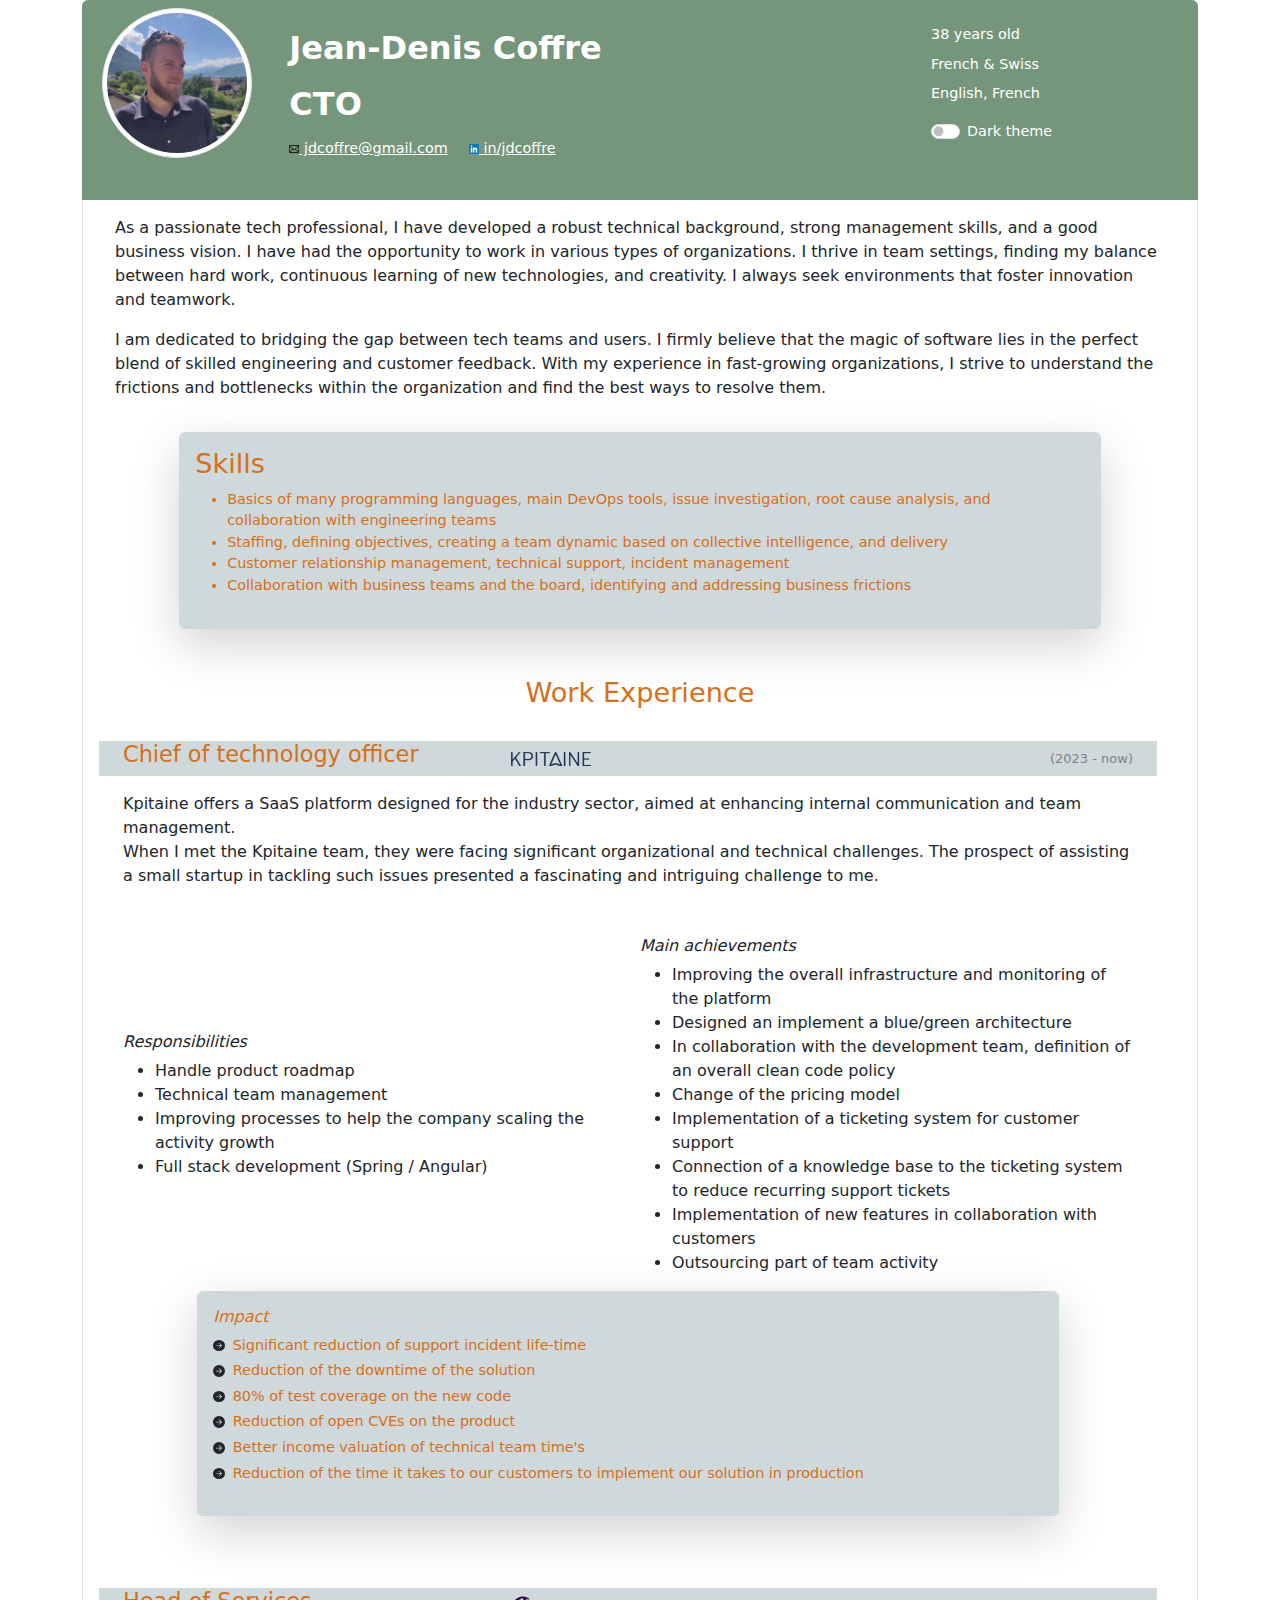
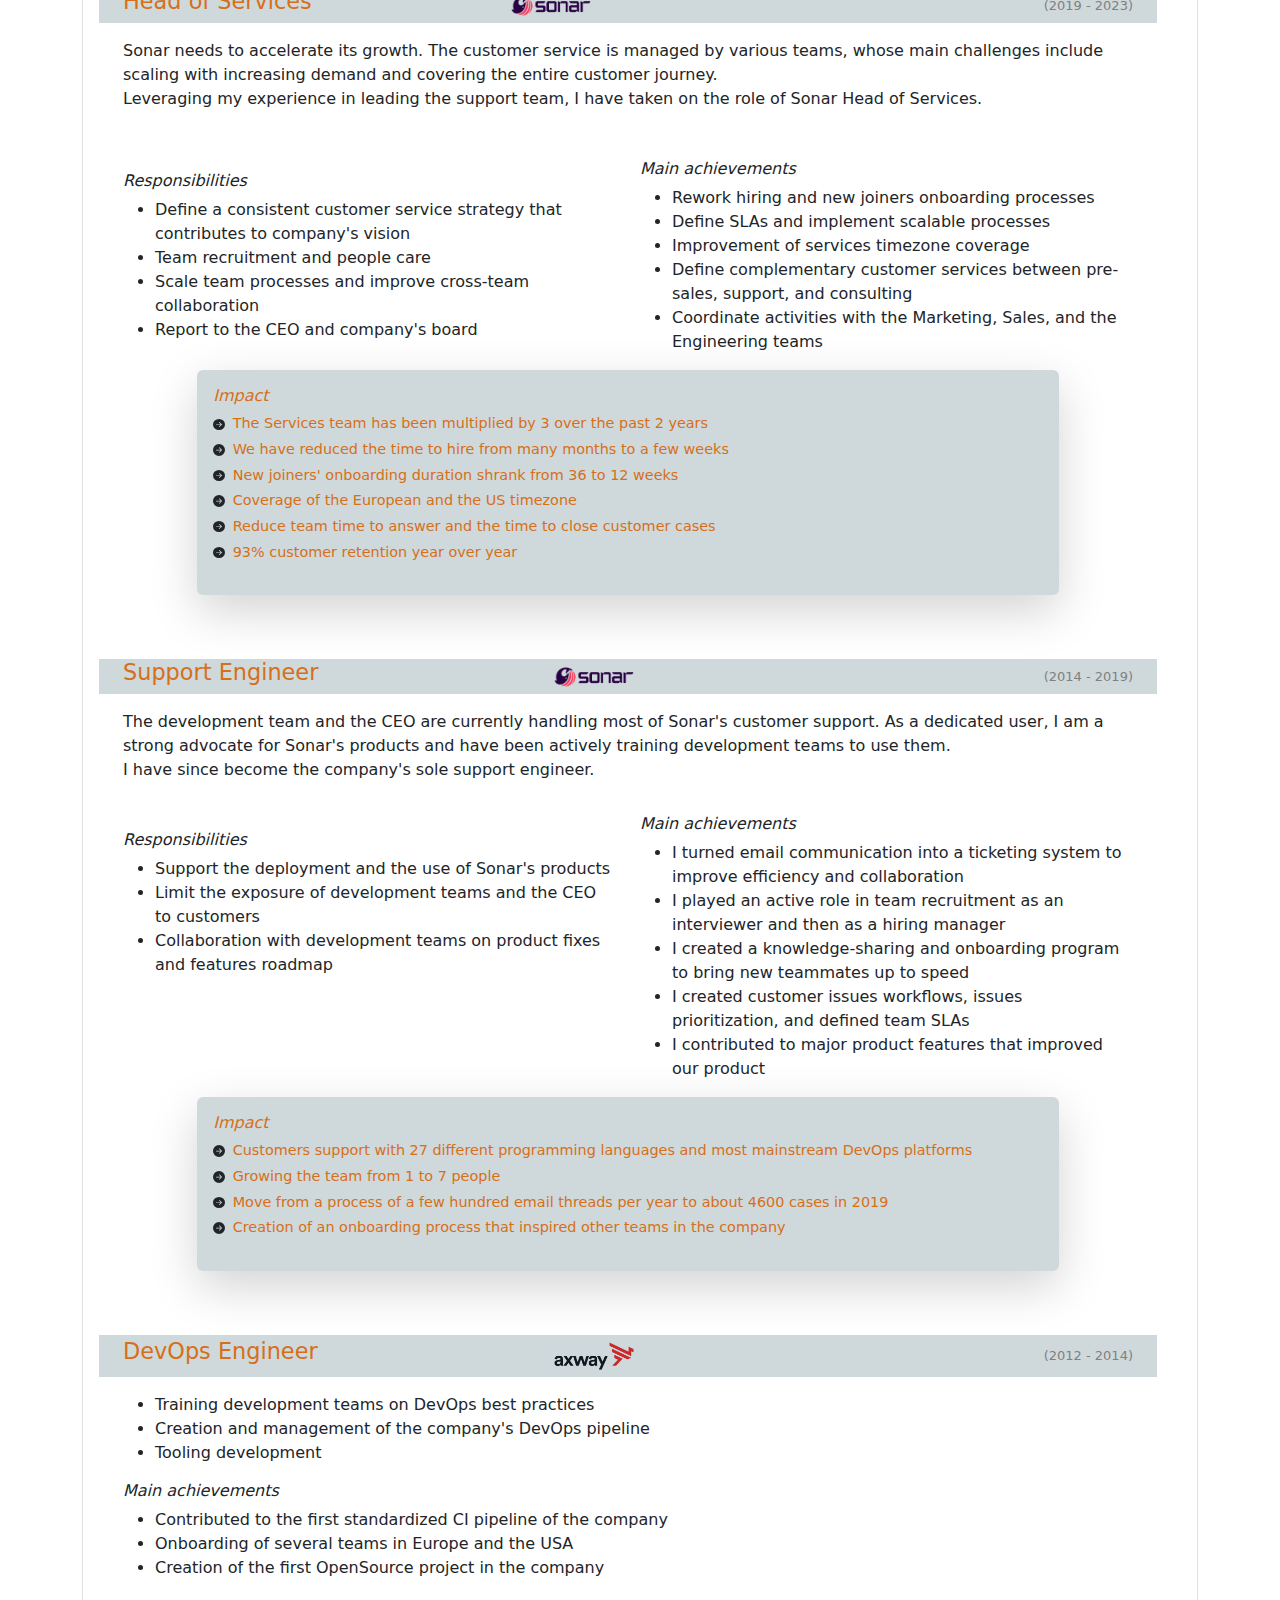
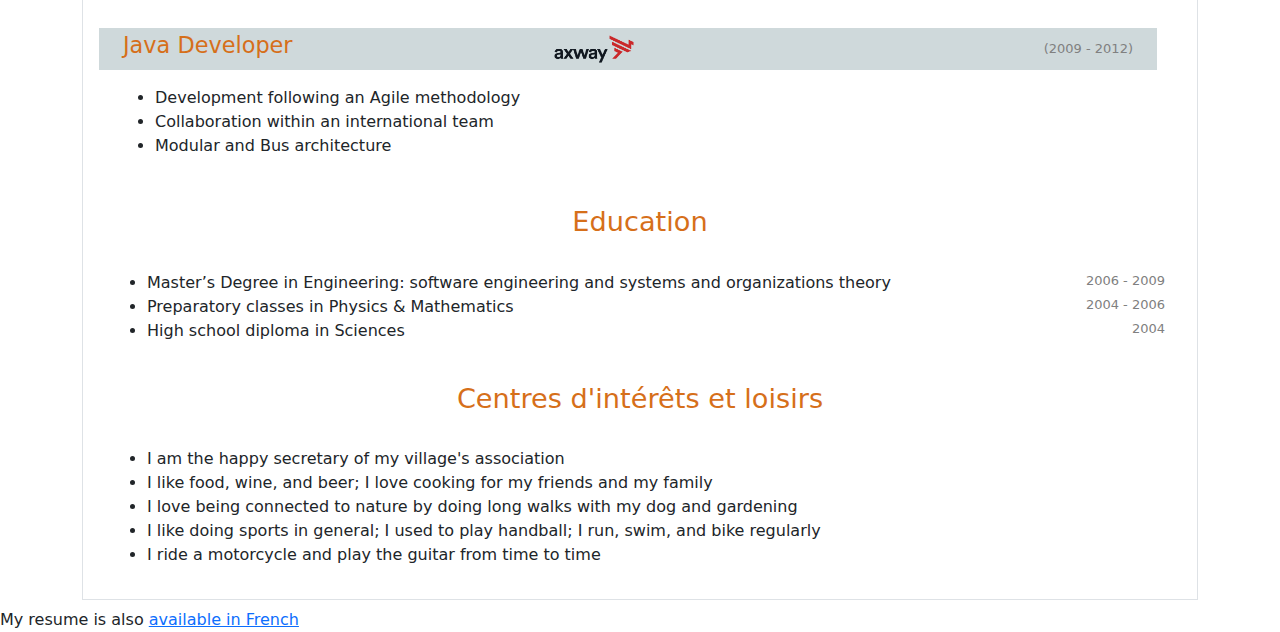
==== index.html @ 9efe56e5 "Make it easy to print" ====
<!doctype html>
<html lang="en">
    <head>
        <meta charset="utf-8">
        <meta name="viewport" content="width=device-width, initial-scale=1">
        <meta name="description" content="">
        <meta name="author" content="jdcoffre">
        <title>Resume Jean-Denis COFFRE</title>
        <link href="assets/dist/css/bootstrap.min.css" rel="stylesheet">
        <link href="jd.css" rel="stylesheet">
    </head>
    <body>

        <div id="resume" class="container">
            
            <!-- Contact informations -->
            <div id="header" class="container">
                <div id="contact-info" class="row p-2 rounded-top">
                    <div class="col-2 position-relative">
                        <img src="assets/img/jd.jpeg" class="rounded-pill float-start img-thumbnail " width="150" alt="..."/>
                    </div>
                    <div class="col-7 p-3">
                        <dl>
                            <dd style="font-size:2rem;"><b>Jean-Denis Coffre</b></dd>
                            <dd style="font-size:2rem;"><b>CTO</b></dd>
                            <dd><a href="mailto:jdcoffre@gmail.com" class="jd-inverted" style="font-size:.9rem"><img src="assets/img/email.png" style="width:10px"/> jdcoffre@gmail.com</a>&emsp;
                            <a href="http://fr.linkedin.com/in/jdcoffre/" class="jd-inverted" style="font-size:.9rem"><img src="assets/img/linkedin.png" style="width:10px"/> in/jdcoffre</a></dd>
                        </dl>
                    </div>
                    <div class="col-3 p-3" style="font-size:.9rem">
                        <dl>
                           <dd>38 years old</dd>
                           <dd>French & Swiss</dd>
                           <dd>English, French</dd>
                        </dl>
                        <div class="form-check form-switch d-print-none">
                            <input class="form-check-input" type="checkbox" role="switch" id="darkThemeSwitch">
                            <label class="form-check-label" for="darkThemeSwitch">Dark theme</label>
                        </div>
                    </div>
                </div>
            </div>

            <div id="content" class="border-start border-end border-bottom px-3">
                <!-- Career Plan -->
                <div class="row align-items-center p-3">
                    <div class="col-md">
                    <p class="text-break">
                        As a passionate tech professional, I have developed a robust technical background, strong management skills, and a good business vision.
                        I have had the opportunity to work in various types of organizations. I thrive in team settings, finding my balance between hard work, continuous learning of new technologies, and creativity.
                        I always seek environments that foster innovation and teamwork.
                    </p>
                    <p class="text-break">
                        I am dedicated to bridging the gap between tech teams and users. I firmly believe that the magic of software lies in the perfect blend of skilled engineering and customer feedback.
                        With my experience in fast-growing organizations, I strive to understand the frictions and bottlenecks within the organization and find the best ways to resolve them.
                    </p>
                    </div>
                </div>

                <!--Skills -->
                <div class="row justify-content-center mb-3">
                    <div class="col-md-10 p-3 mb-4 shadow-lg rounded jd-emphase">
                    <h1>Skills</h1>
                    <ul>
                        <li>Basics of many programming languages, main DevOps tools, issue investigation, root cause analysis, and collaboration with engineering teams</li>
                        <li>Staffing, defining objectives, creating a team dynamic based on collective intelligence, and delivery</li>
                        <li>Customer relationship management, technical support, incident management</li>
                        <li>Collaboration with business teams and the board, identifying and addressing business frictions</li>
                    </ul>
                    </div>
                </div>
                <div class="print-page-break"></div>

                <!-- Past Experiences -->
                <div class="row px-3">
                    <div class="col-md">
                        <div class="row p-2 text-center">
                            <h1>Work Experience</h1>
                        </div>
                        <div class="row px-2 py-3">
                            <div class="row jd-emphase align-items-center">
                                <div class="col-md"><h2>Chief of technology officer</h2></div>
                                <div class="col-md"><img src="assets/img/kpitaine.png" class="img-fluid" width="80"/></div>
                                <div class="col-md-3 text-end jd-date">(2023 - now)</div>
                            </div>
                            <div class="row py-3">
                            <p>
                                Kpitaine offers a SaaS platform designed for the industry sector, aimed at enhancing internal communication and team management.<br/>
                                When I met the Kpitaine team, they were facing significant organizational and technical challenges. The prospect of assisting a small startup in tackling such issues presented a fascinating and intriguing challenge to me.
                            </div>
                            <div class="row align-items-center">
                            <div class="col-md">
                                <p>
                                <h3>Responsibilities</h3>
                                <ul>
                                    <li>Handle product roadmap</li>
                                    <li>Technical team management</li>
                                    <li>Improving processes to help the company scaling the activity growth</li>
                                    <li>Full stack development (Spring / Angular)</li>
                                </ul>
                                <p>
                            </div>
                            <div class="col-md">
                                <p>
                                <h3>Main achievements</h3>
                                <ul>
                                    <li>Improving the overall infrastructure and monitoring of the platform</li>
                                    <li>Designed an implement a blue/green architecture</li>
                                    <li>In collaboration with the development team, definition of an overall clean code policy</li>
                                    <li>Change of the pricing model</li>
                                    <li>Implementation of a ticketing system for customer support</li>
                                    <li>Connection of a knowledge base to the ticketing system to reduce recurring support tickets</li>
                                    <li>Implementation of new features in collaboration with customers</li>
                                    <li>Outsourcing part of team activity</li>
                                </ul>
                                </p>
                            </div>
                            </div>
                            <div class="row justify-content-center">
                                <div class="col-md-10 shadow-lg p-3 mb-5 rounded jd-emphase">
                                    <h3>Impact</h3>
                                    <ul class="icon-list ps-0">
                                        <li class="d-flex align-items-center mb-1">Significant reduction of support incident life-time</li>
                                        <li class="d-flex align-items-center mb-1">Reduction of the downtime of the solution</li>
                                        <li class="d-flex align-items-center mb-1">80% of test coverage on the new code</li>
                                        <li class="d-flex align-items-center mb-1">Reduction of open CVEs on the product</li>
                                        <li class="d-flex align-items-center mb-1">Better income valuation of technical team time's</li>
                                        <li class="d-flex align-items-center mb-1">Reduction of the time it takes to our customers to implement our solution in production</li>
                                    </ul>
                                </div>
                            </div>
                        </div>
                        <div class="print-page-break"></div>

                        <div class="row p-2">
                            <div class="row jd-emphase align-items-center">
                                <div class="col-md"><h2>Head of Services</h2></div>
                                <div class="col-md"><img src="assets/img/sonar.png" class="img-fluid" width="80"/></div>
                                <div class="col-md-3 text-end jd-date">(2019 - 2023)</div>
                            </div>
                            <div class="row py-3">
                            <p>
                                Sonar needs to accelerate its growth. The customer service is managed by various teams, whose main challenges include scaling with increasing demand and covering the entire customer journey.<br/>
                                Leveraging my experience in leading the support team, I have taken on the role of Sonar Head of Services.
                            </p>
                            </div>
                            <div class="row align-items-center">
                            <div class="col-md">
                                <p><h3>Responsibilities</h3>
                                <ul>
                                    <li>Define a consistent customer service strategy that contributes to company's vision</li>
                                    <li>Team recruitment and people care</li>
                                    <li>Scale team processes and improve cross-team collaboration</li>
                                    <li>Report to the CEO and company's board</li>
                                </ul>
                                <p>
                            </div>
                            <div class="col-md">
                                <p><h3>Main achievements</h3>
                                <ul>
                                    <li>Rework hiring and new joiners onboarding processes</li>
                                    <li>Define SLAs and implement scalable processes</li>
                                    <li>Improvement of services timezone coverage</li>
                                    <li>Define complementary customer services between pre-sales, support, and consulting</li>
                                    <li>Coordinate activities with the Marketing, Sales, and the Engineering teams</li>
                                </ul>
                                </p>
                            </div>
                            </div>
                            <div class="row justify-content-center">
                            <div class="col-md-10 shadow-lg p-3 mb-5 rounded jd-emphase">
                                <h3>Impact</h3>
                                <ul class="icon-list ps-0">
                                    <li class="d-flex align-items-center mb-1">The Services team has been multiplied by 3 over the past 2 years</li>
                                    <li class="d-flex align-items-center mb-1">We have reduced the time to hire from many months to a few weeks</li>
                                    <li class="d-flex align-items-center mb-1">New joiners' onboarding duration shrank from 36 to 12 weeks</li>
                                    <li class="d-flex align-items-center mb-1">Coverage of the European and the US timezone</li>
                                    <li class="d-flex align-items-center mb-1">Reduce team time to answer and the time to close customer cases</li>
                                    <li class="d-flex align-items-center mb-1">93% customer retention year over year</li>
                                </ul>
                            </div>
                            </div>
                        </div>                    
                        <div class="print-page-break"></div>

                        <div class="row p-2">
                            <div class="row jd-emphase align-items-center">
                                <div class="col-md-5"><h2>Support Engineer</h2></div>
                                <div class="col-md"><img src="assets/img/sonar.png" class="img-fluid" width="80"/></div>
                                <div class="col-md-3 text-end jd-date">(2014 - 2019)</div>
                            </div>
                            <div class="row py-3">
                                <p>
                                    The development team and the CEO are currently handling most of Sonar's customer support. As a dedicated user, I am a strong advocate for Sonar's products and have been actively training development teams to use them.<br/>
                                    I have since become the company's sole support engineer.
                                </p>
                            </div>
                            <div class="row">
                                <div class="col-md">
                                <p>
                                    <h3>Responsibilities</h3>
                                    <ul>
                                        <li>Support the deployment and the use of Sonar's products</li>
                                        <li>Limit the exposure of development teams and the CEO to customers</li>
                                        <li>Collaboration with development teams on product fixes and features roadmap</li>
                                    </ul>
                                </p>
                                </div>
                                <div class="col-md">
                                <h3>Main achievements</h3>
                                <ul>
                                    <li>I turned email communication into a ticketing system to improve efficiency and collaboration</li>
                                    <li>I played an active role in team recruitment as an interviewer and then as a hiring manager</li>
                                    <li>I created a knowledge-sharing and onboarding program to bring new teammates up to speed</li>
                                    <li>I created customer issues workflows, issues prioritization, and defined team SLAs</li>
                                    <li>I contributed to major product features that improved our product</li>
                                </ul>
                                </div>
                            </div>
                            <div class="row justify-content-center">
                                <div class="col-md-10 shadow-lg p-3 mb-5 rounded jd-emphase">
                                    <h3>Impact</h3>
                                    <ul class="icon-list ps-0">
                                        <li class="d-flex align-items-center mb-1">Customers support with 27 different programming languages and most mainstream DevOps platforms</li>
                                        <li class="d-flex align-items-center mb-1">Growing the team from 1 to 7 people</li>
                                        <li class="d-flex align-items-center mb-1">Move from a process of a few hundred email threads per year to about 4600 cases in 2019</li>
                                        <li class="d-flex align-items-center mb-1">Creation of an onboarding process that inspired other teams in the company</li>
                                    </ul>
                                </div>
                            </div>
                        </div>
                        <div class="print-page-break"></div>

                        <div class="row p-2">
                            <div class="row jd-emphase align-items-center">
                                <div class="col-md-5"><h2>DevOps Engineer</h2></div>
                                <div class="col-md"><img src="assets/img/axway.png" class="img-fluid" width="80"/></div>
                                <div class="col-md-3 text-end jd-date">(2012 - 2014)</div>
                            </div>
                            <div class="row py-3">
                                <div class="col-md">
                                    <ul>
                                        <li>Training development teams on DevOps best practices</li>
                                        <li>Creation and management of the company's DevOps pipeline</li>
                                        <li>Tooling development</li>
                                    </ul>
                                    <h3>Main achievements</h3>
                                    <ul>
                                        <li>Contributed to the first standardized CI pipeline of the company</li>
                                        <li>Onboarding of several teams in Europe and the USA</li>
                                        <li>Creation of the first OpenSource project in the company</li>
                                    </ul>
                                </div>
                            </div>
                        </div>
                        <div class="row p-2">
                            <div class="row jd-emphase align-items-center">
                                <div class="col-md-5"><h2>Java Developer</h2></div>
                                <div class="col-md"><img src="assets/img/axway.png" class="img-fluid" width="80"/></div>
                                <div class="col-md-3 text-end jd-date">(2009 - 2012)</div>
                            </div>
                            <div class="row py-3">
                                <div class="col-md">
                                    <ul>
                                        <li>Development following an Agile methodology</li>
                                        <li>Collaboration within an international team</li>
                                        <li>Modular and Bus architecture</li>
                                    </ul>
                                </div>
                            </div>
                        </div>
                    </div>
                </div>

                <!-- Education -->
                <div class="row px-3">
                    <div class="col-md">
                        <div class="row p-2 text-center">
                            <h1>Education</h1>
                        </div>
                        <div class="row py-3">
                            <div class="col-md">
                                <ul>
                                    <li>
                                    <div class="row">
                                        <div class="col-md-9">Master’s Degree in Engineering: software engineering and systems and organizations theory</div>
                                        <div class="col-md-3 text-end jd-date">2006 - 2009</div>
                                    </div>
                                    </li>
                                    <li>
                                    <div class="row">
                                        <div class="col-md-9">Preparatory classes in Physics & Mathematics</div>
                                        <div class="col-md-3 text-end jd-date">2004 - 2006</div>
                                    </div>
                                    </li>
                                    <li>
                                    <div class="row">
                                        <div class="col-md-9">High school diploma in Sciences</div>
                                        <div class="col-md-3 text-end jd-date">2004</div>
                                    </div>
                                    </li>
                                </ul>
                            </div>
                        </div>
                    </div>
                </div>

                <!-- About me -->
                <div class="row px-3">
                    <div class="col-md">
                        <div class="row p-2 text-center">
                            <h1>Centres d'intérêts et loisirs</h1>
                        </div>
                        <div class="row py-3">
                            <div class="col-md">
                                <ul>
                                    <li>I am the happy secretary of my village's association</li>
                                    <li>I like food, wine, and beer; I love cooking for my friends and my family</li>
                                    <li>I love being connected to nature by doing long walks with my dog and gardening</li>
                                    <li>I like doing sports in general; I used to play handball; I run, swim, and bike regularly</li>
                                    <li>I ride a motorcycle and play the guitar from time to time</li>
                                </ul>
                            </div>
                        </div>
                    </div>
                </div>
            </div>
        </div>

        <footer class="pt-2 d-print-none">
            My resume is also <a href="https://jdcoffre.github.io/index_fr">available in French</a><br/>
        </footer>
        <script src="jd.js"></script>
    </body>
</html>
---- jd.css ----
#contact-info{
  background-color: #75967A;
  color: white;
}
.jd-inverted{
  color: white;
}
.jd-emphase{
  background-color: #CFD9DB;
  color: #d66f1a;
  font-size: .9rem;
}
.jd-date{
  color: grey;
  font-size: small;
}
h1{
  color: #d66f1a;
  font-size: 1.7rem;
}
h2{
  color: #d66f1a;
  font-size: 1.4rem;
}
h3{
  font-size: 1rem;
  font-style: oblique;
}
a:link .jd-inverted {
  color: white;
}
.icon-list li::before {
  display: block;
  flex-shrink: 0;
  width: .8em;
  height: .8em;
  margin-right: .5rem;
  content: "";
  background: url("data:image/svg+xml,%3Csvg xmlns='http://www.w3.org/2000/svg' fill='%23212529' viewBox='0 0 16 16'%3E%3Cpath d='M8 0a8 8 0 1 1 0 16A8 8 0 0 1 8 0zM4.5 7.5a.5.5 0 0 0 0 1h5.793l-2.147 2.146a.5.5 0 0 0 .708.708l3-3a.5.5 0 0 0 0-.708l-3-3a.5.5 0 1 0-.708.708L10.293 7.5H4.5z'/%3E%3C/svg%3E") no-repeat center center / 100% auto;
}
@media print {
  body { 
    padding: 0px;
    margin: 0px;
  }
  #header{
    max-width: 100%;
    width: 100%;
    margin: 0px;
    padding: 0px;
  }
  #resume{
    max-width: 100%;
    width: 100%;
  }
  #content{
    border: none !important;;
  }
  .print-page-break {
    page-break-before: always;
    margin-bottom: 4rem;
  }
}
@page {
  size: A4 paysage; 
  margin: 0cm; 
}
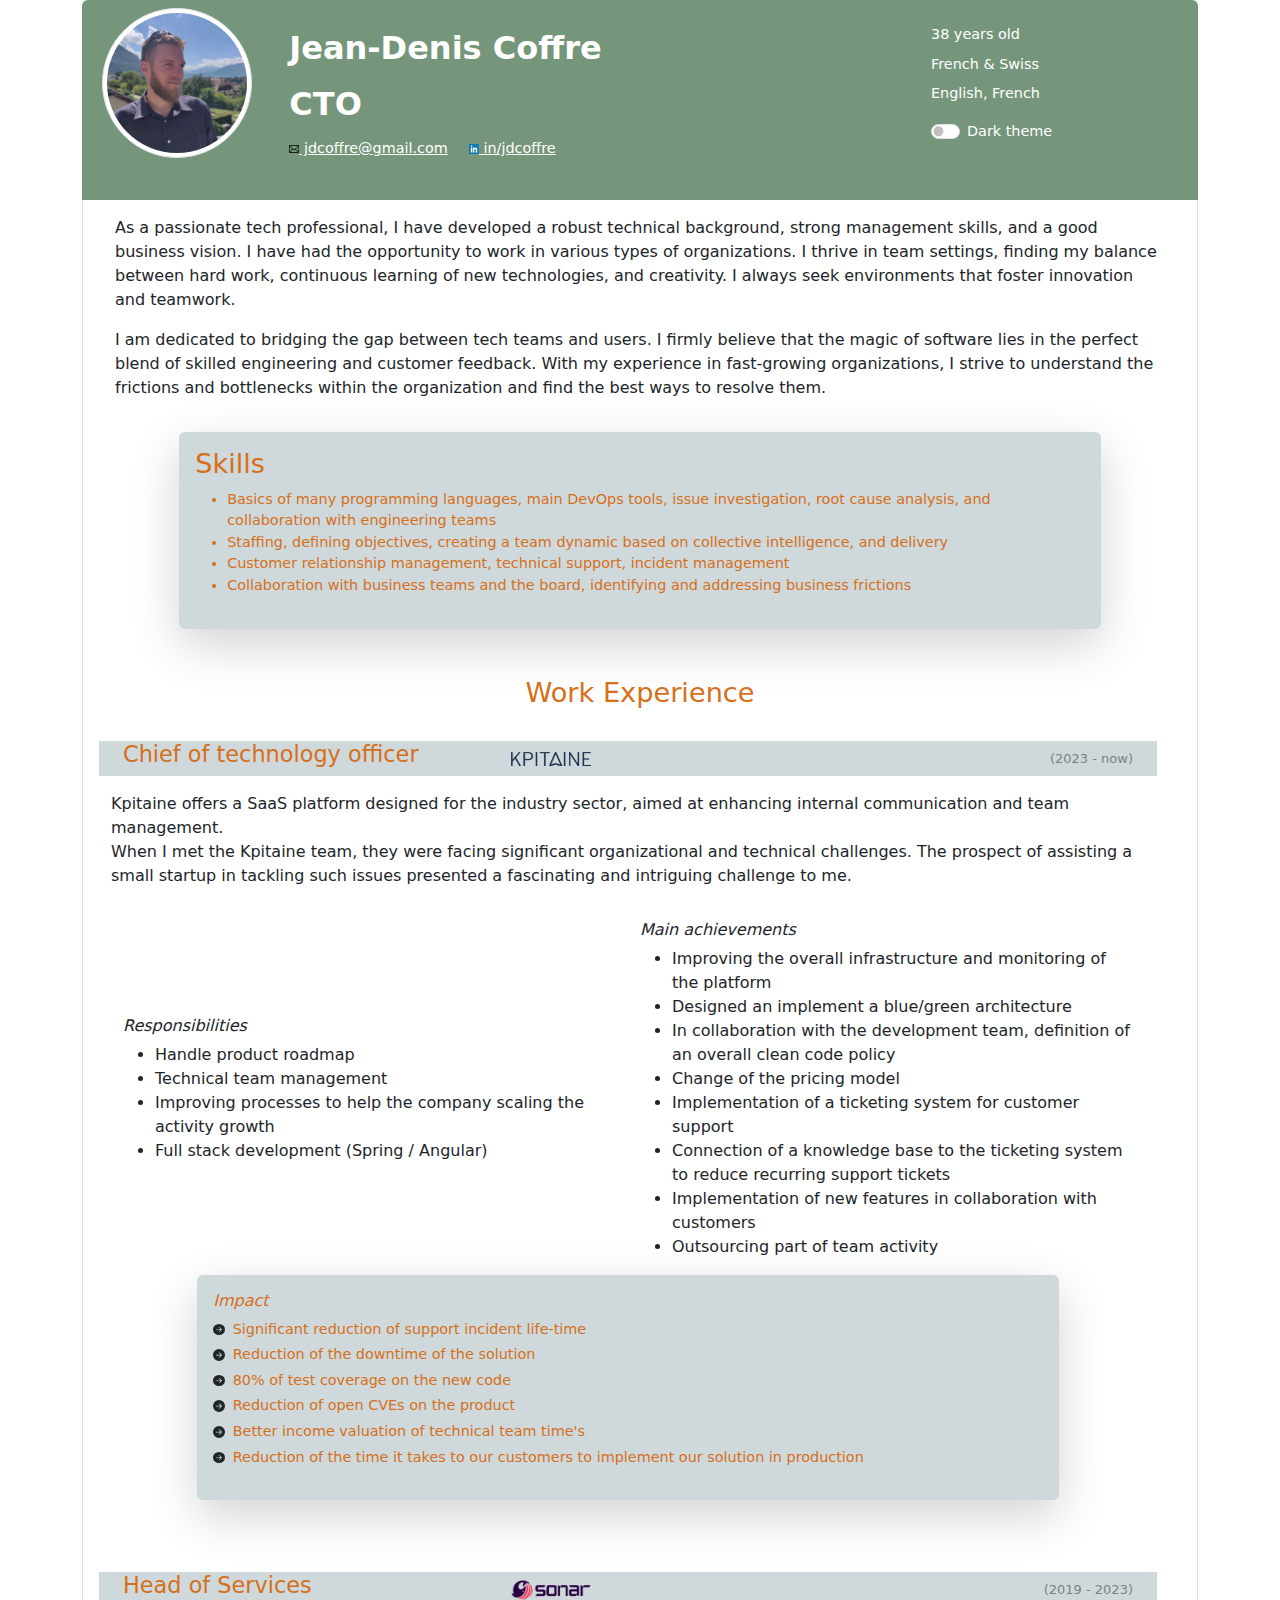
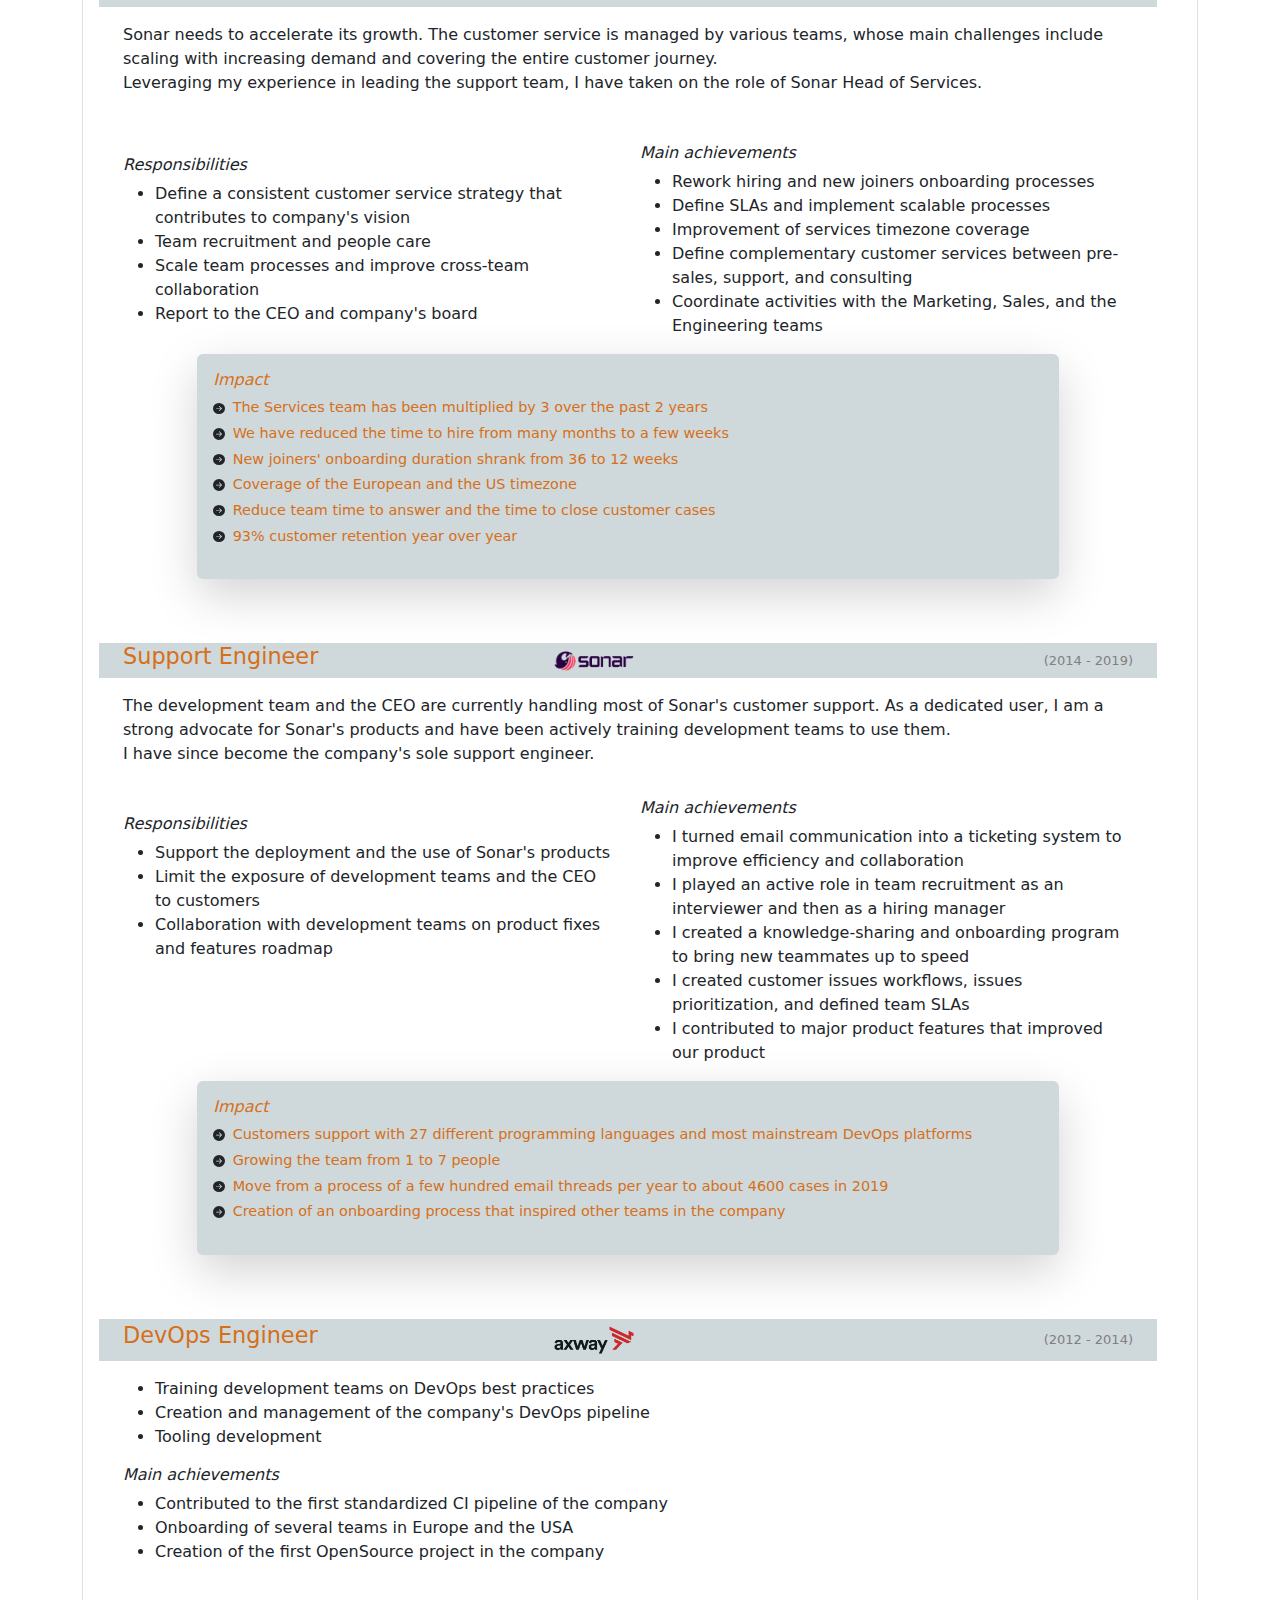
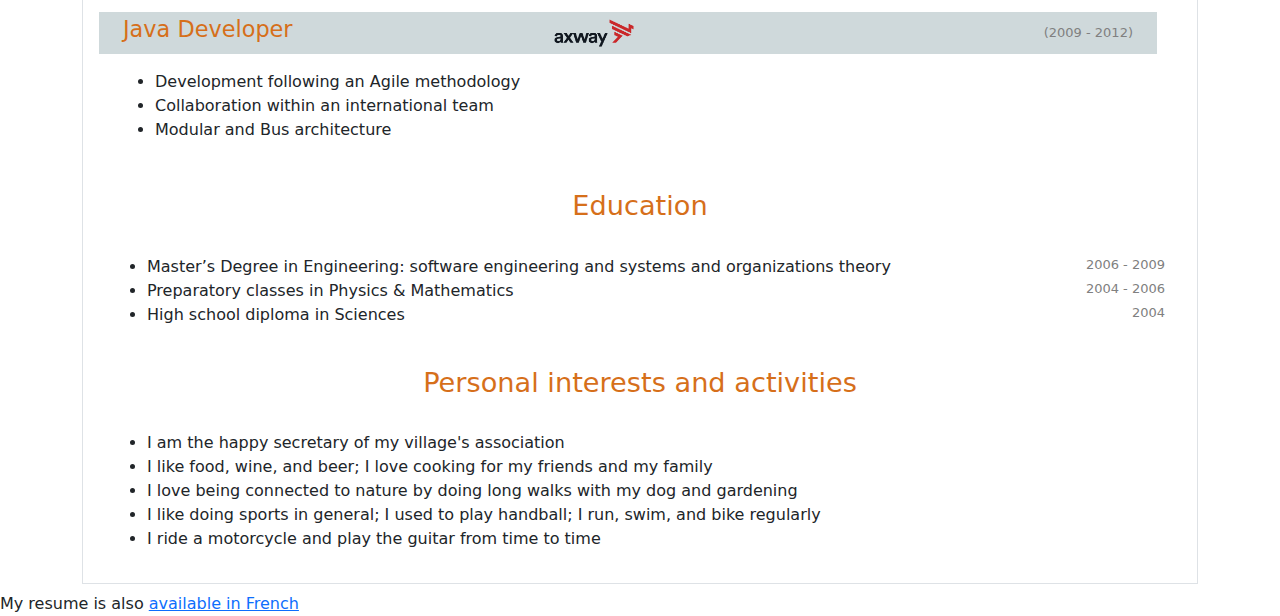
==== commit 3566d5cd: "Typos and improve printing rendering" ====
--- a/index.html
+++ b/index.html
@@ -84,7 +84,6 @@
                                 <div class="col-md-3 text-end jd-date">(2023 - now)</div>
                             </div>
                             <div class="row py-3">
-                            <p>
                                 Kpitaine offers a SaaS platform designed for the industry sector, aimed at enhancing internal communication and team management.<br/>
                                 When I met the Kpitaine team, they were facing significant organizational and technical challenges. The prospect of assisting a small startup in tackling such issues presented a fascinating and intriguing challenge to me.
                             </div>
@@ -309,7 +308,7 @@
                 <div class="row px-3">
                     <div class="col-md">
                         <div class="row p-2 text-center">
-                            <h1>Centres d'intérêts et loisirs</h1>
+                            <h1>Personal interests and activities</h1>
                         </div>
                         <div class="row py-3">
                             <div class="col-md">
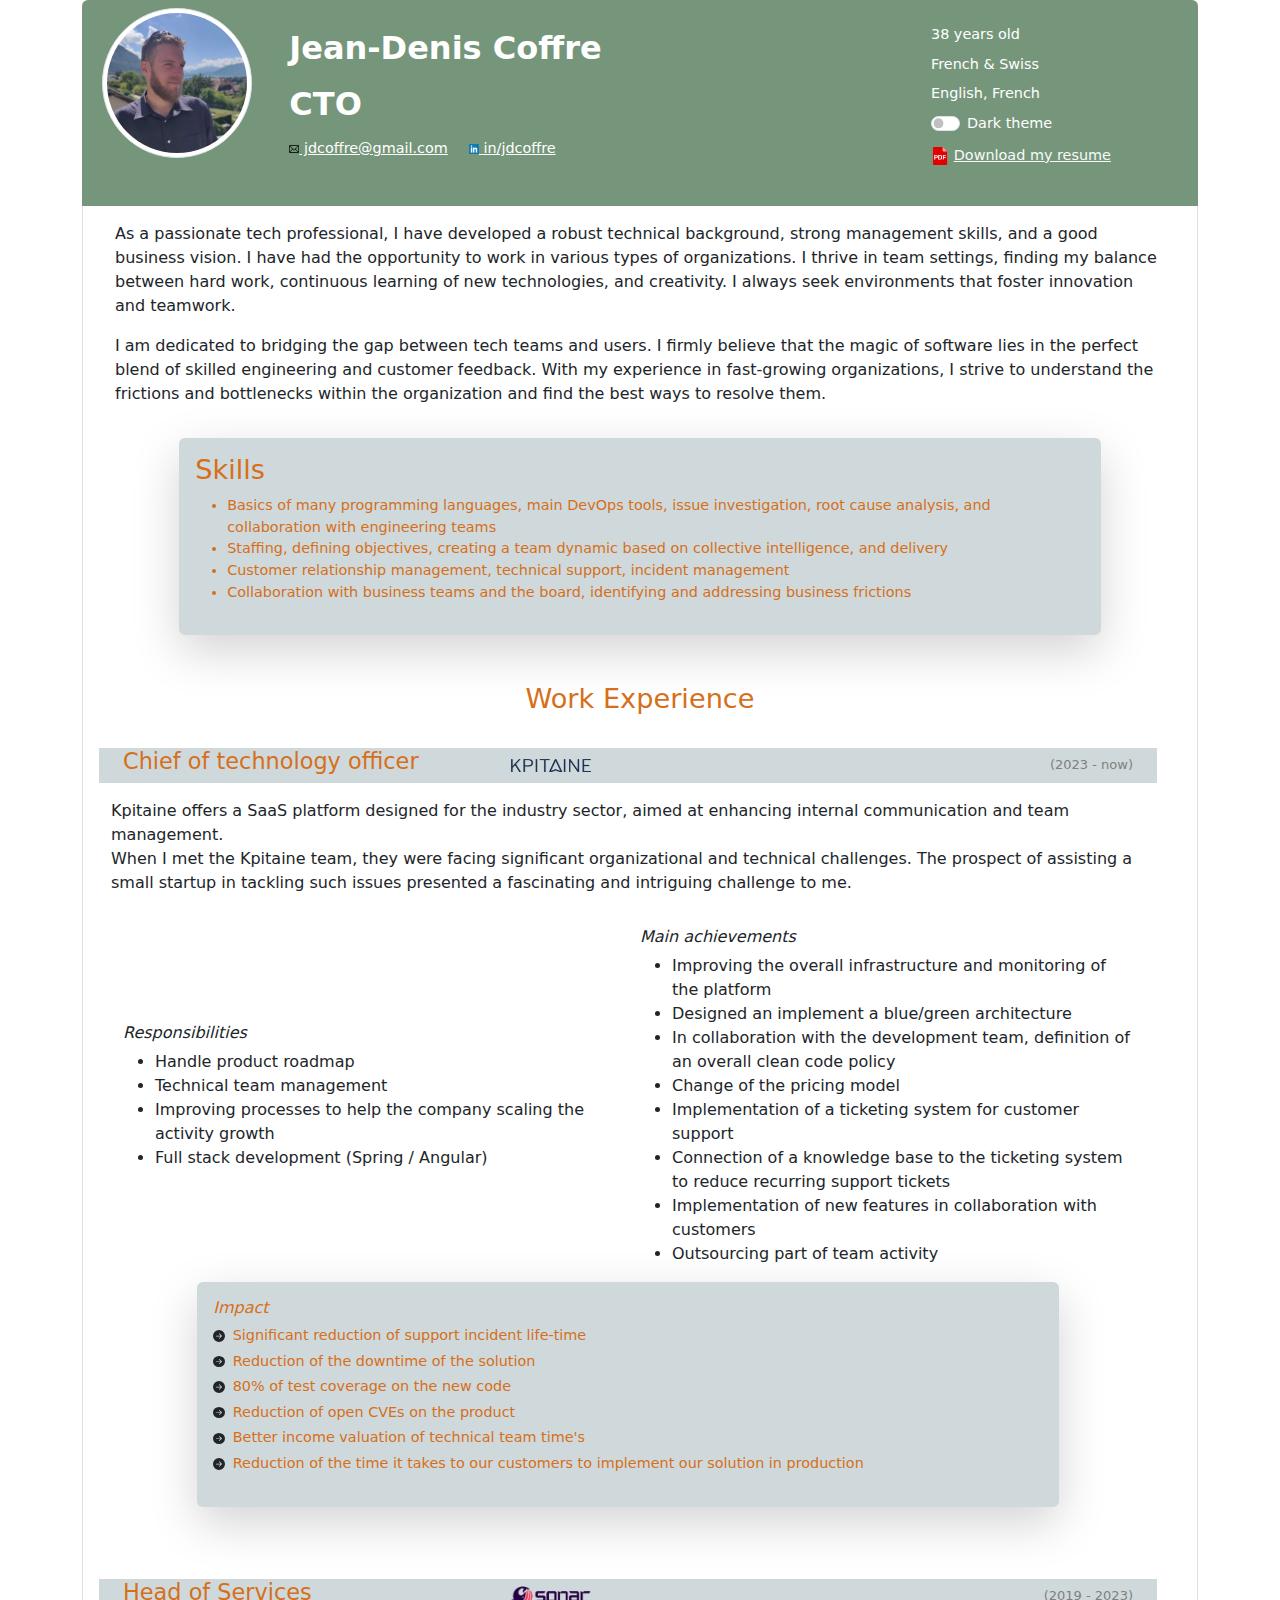
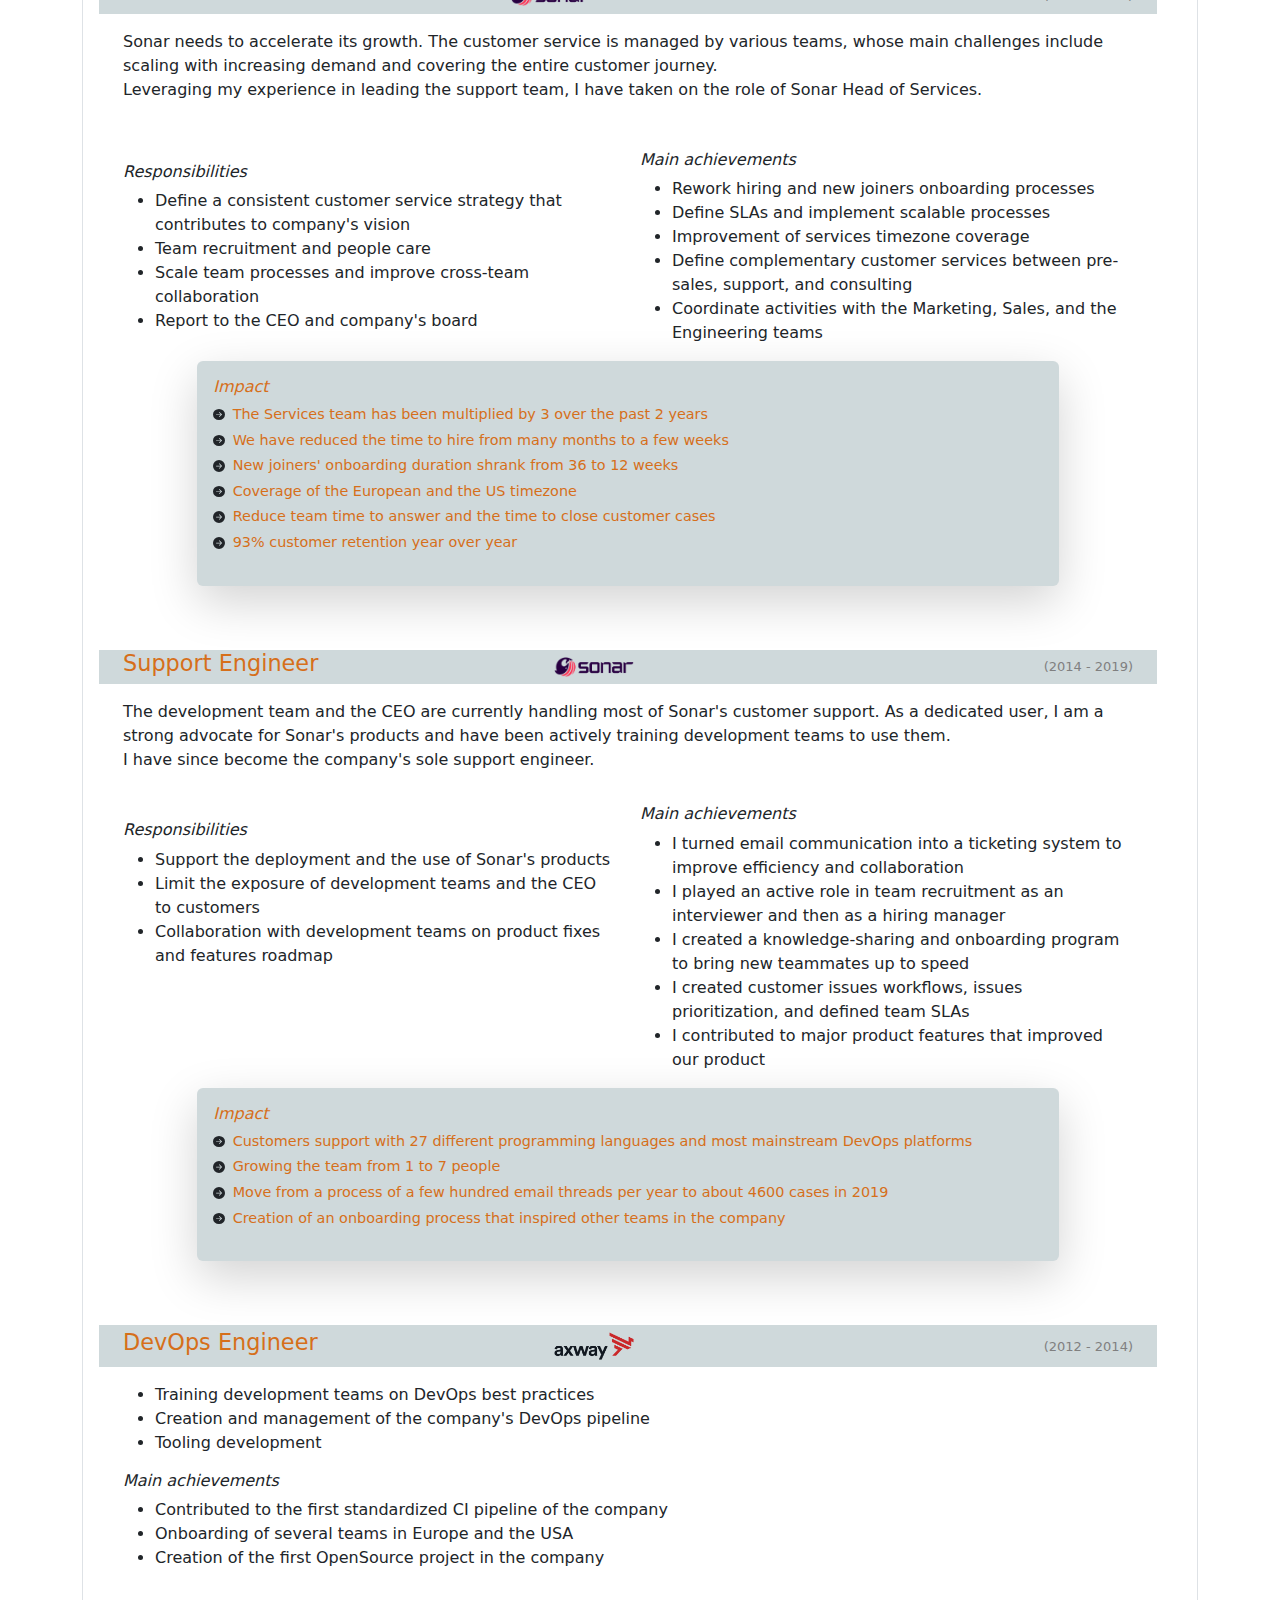
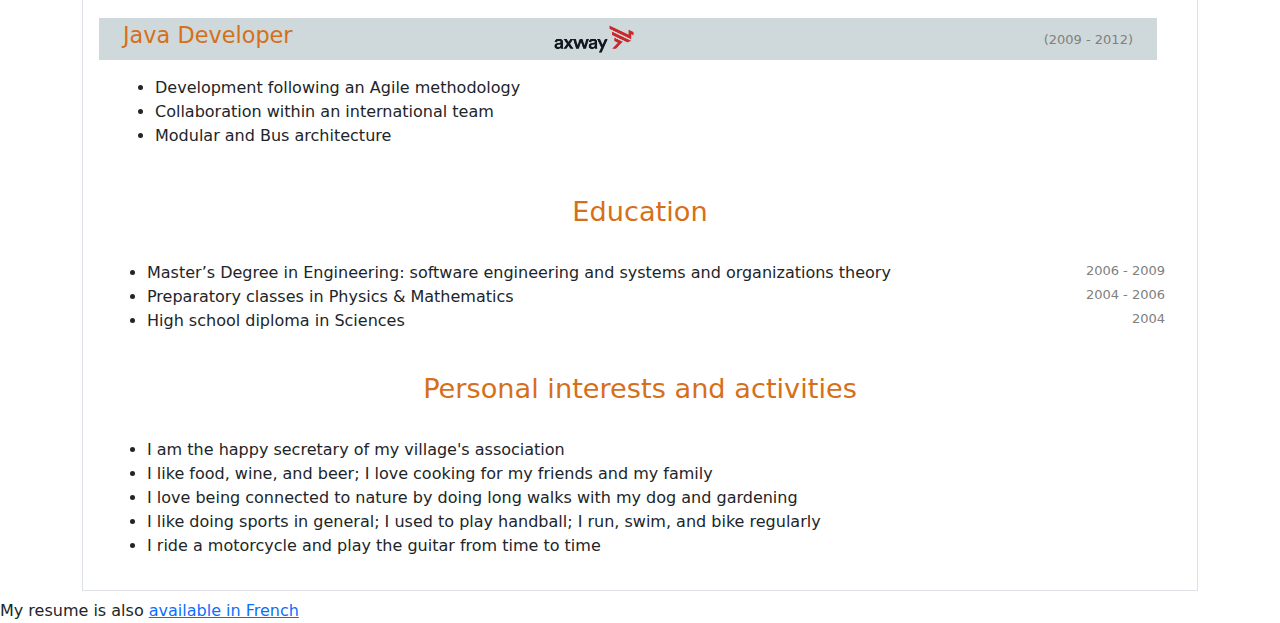
==== commit 88d8d5dc: "Add downlad pdf version" ====
--- a/index.html
+++ b/index.html
@@ -29,14 +29,19 @@
                     </div>
                     <div class="col-3 p-3" style="font-size:.9rem">
                         <dl>
-                           <dd>38 years old</dd>
-                           <dd>French & Swiss</dd>
-                           <dd>English, French</dd>
+                            <dd>38 years old</dd>
+                            <dd>French & Swiss</dd>
+                            <dd>English, French</dd>
+                            <dd>
+                                <div class="form-check form-switch d-print-none">
+                                    <input class="form-check-input" type="checkbox" role="switch" id="darkThemeSwitch">
+                                    <label class="form-check-label" for="darkThemeSwitch">Dark theme</label>
+                                </div>
+                            </dd>
+                            <dd>
+                                <a class="link-light d-print-none" href="assets/Resume_JeanDenisCOFFRE_en.pdf"><img src="assets/img/PDF_file_icon.svg.png" style="width:18px;margin-right:0.3rem;"/>Download my resume</a>
+                            </dd>
                         </dl>
-                        <div class="form-check form-switch d-print-none">
-                            <input class="form-check-input" type="checkbox" role="switch" id="darkThemeSwitch">
-                            <label class="form-check-label" for="darkThemeSwitch">Dark theme</label>
-                        </div>
                     </div>
                 </div>
             </div>
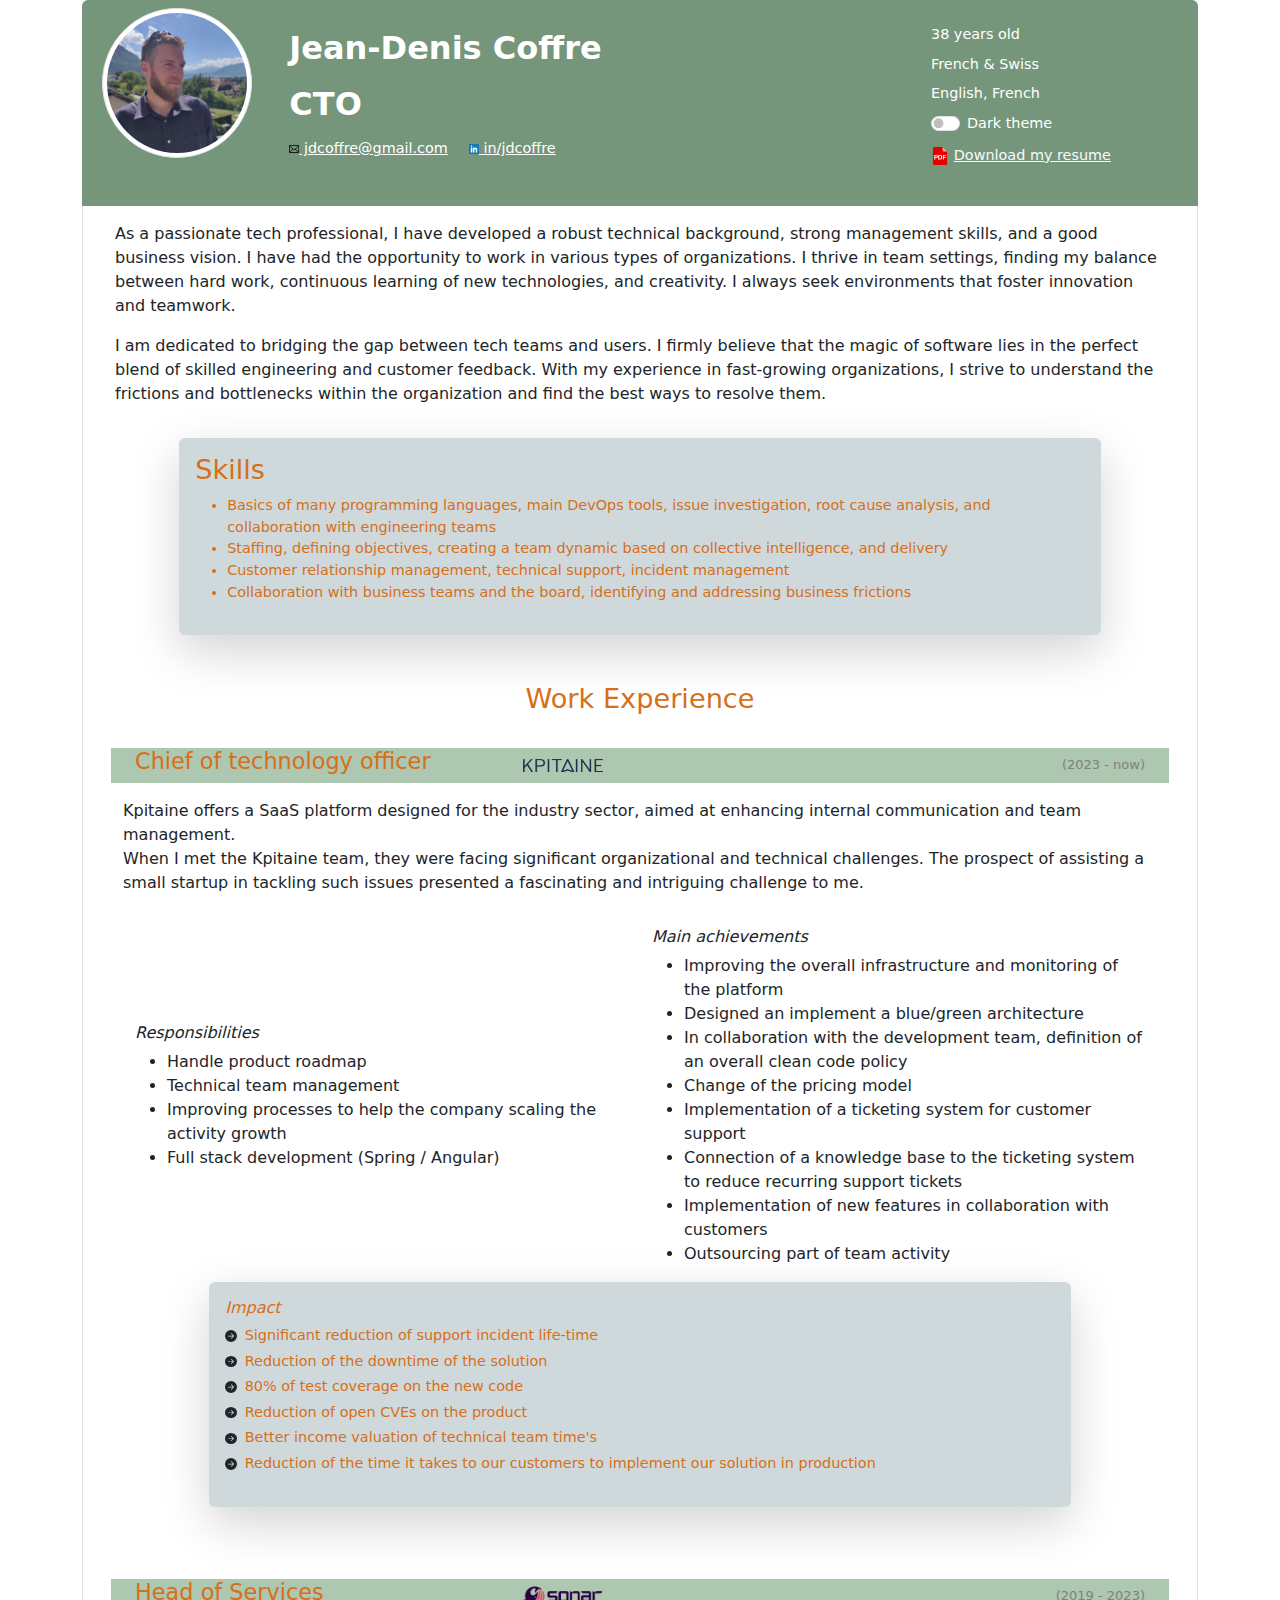
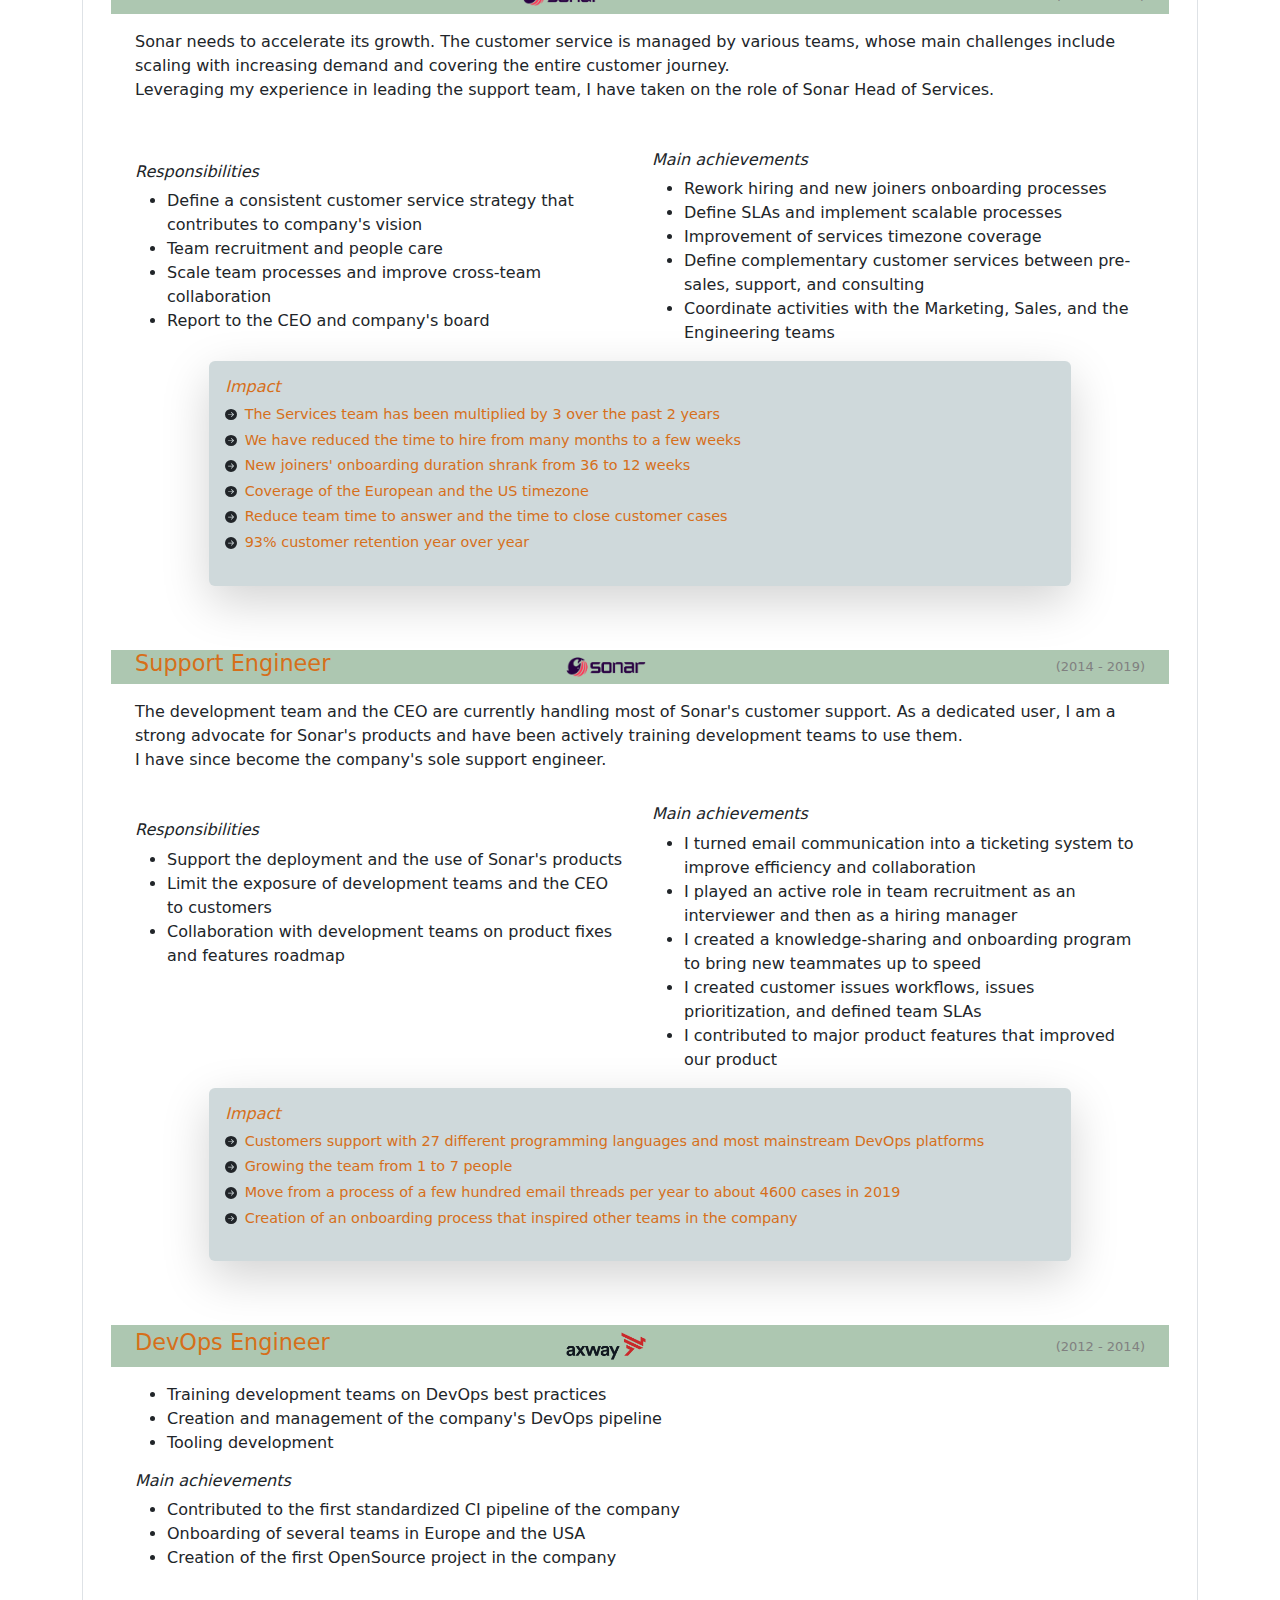
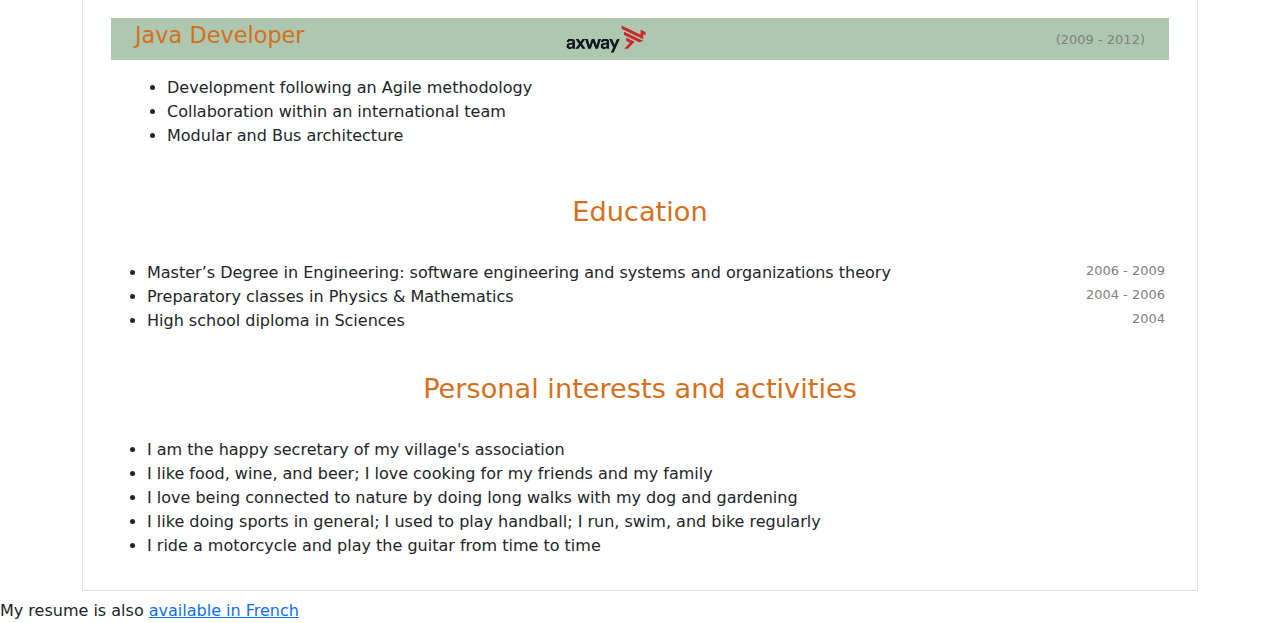
==== commit a400ef09: "Improve titles visibility" ====
--- a/index.html
+++ b/index.html
@@ -82,8 +82,8 @@
                         <div class="row p-2 text-center">
                             <h1>Work Experience</h1>
                         </div>
-                        <div class="row px-2 py-3">
-                            <div class="row jd-emphase align-items-center">
+                        <div class="row justify-content-center px-2 py-3">
+                            <div class="row jd-title align-items-center">
                                 <div class="col-md"><h2>Chief of technology officer</h2></div>
                                 <div class="col-md"><img src="assets/img/kpitaine.png" class="img-fluid" width="80"/></div>
                                 <div class="col-md-3 text-end jd-date">(2023 - now)</div>
@@ -136,8 +136,8 @@
                         </div>
                         <div class="print-page-break"></div>
 
-                        <div class="row p-2">
-                            <div class="row jd-emphase align-items-center">
+                        <div class="row justify-content-center p-2">
+                            <div class="row jd-title align-items-center">
                                 <div class="col-md"><h2>Head of Services</h2></div>
                                 <div class="col-md"><img src="assets/img/sonar.png" class="img-fluid" width="80"/></div>
                                 <div class="col-md-3 text-end jd-date">(2019 - 2023)</div>
@@ -187,8 +187,8 @@
                         </div>                    
                         <div class="print-page-break"></div>
 
-                        <div class="row p-2">
-                            <div class="row jd-emphase align-items-center">
+                        <div class="row justify-content-center p-2">
+                            <div class="row jd-title align-items-center">
                                 <div class="col-md-5"><h2>Support Engineer</h2></div>
                                 <div class="col-md"><img src="assets/img/sonar.png" class="img-fluid" width="80"/></div>
                                 <div class="col-md-3 text-end jd-date">(2014 - 2019)</div>
@@ -235,8 +235,8 @@
                         </div>
                         <div class="print-page-break"></div>
 
-                        <div class="row p-2">
-                            <div class="row jd-emphase align-items-center">
+                        <div class="row justify-content-center p-2">
+                            <div class="row jd-title align-items-center">
                                 <div class="col-md-5"><h2>DevOps Engineer</h2></div>
                                 <div class="col-md"><img src="assets/img/axway.png" class="img-fluid" width="80"/></div>
                                 <div class="col-md-3 text-end jd-date">(2012 - 2014)</div>
@@ -257,8 +257,8 @@
                                 </div>
                             </div>
                         </div>
-                        <div class="row p-2">
-                            <div class="row jd-emphase align-items-center">
+                        <div class="row justify-content-center p-2">
+                            <div class="row jd-title align-items-center">
                                 <div class="col-md-5"><h2>Java Developer</h2></div>
                                 <div class="col-md"><img src="assets/img/axway.png" class="img-fluid" width="80"/></div>
                                 <div class="col-md-3 text-end jd-date">(2009 - 2012)</div>
--- a/jd.css
+++ b/jd.css
@@ -7,6 +7,11 @@
 }
 .jd-emphase{
   background-color: #CFD9DB;
+  color: #d66f1a;
+  font-size: .9rem;
+}
+.jd-title{
+  background-color: #adc7b1;
   color: #d66f1a;
   font-size: .9rem;
 }
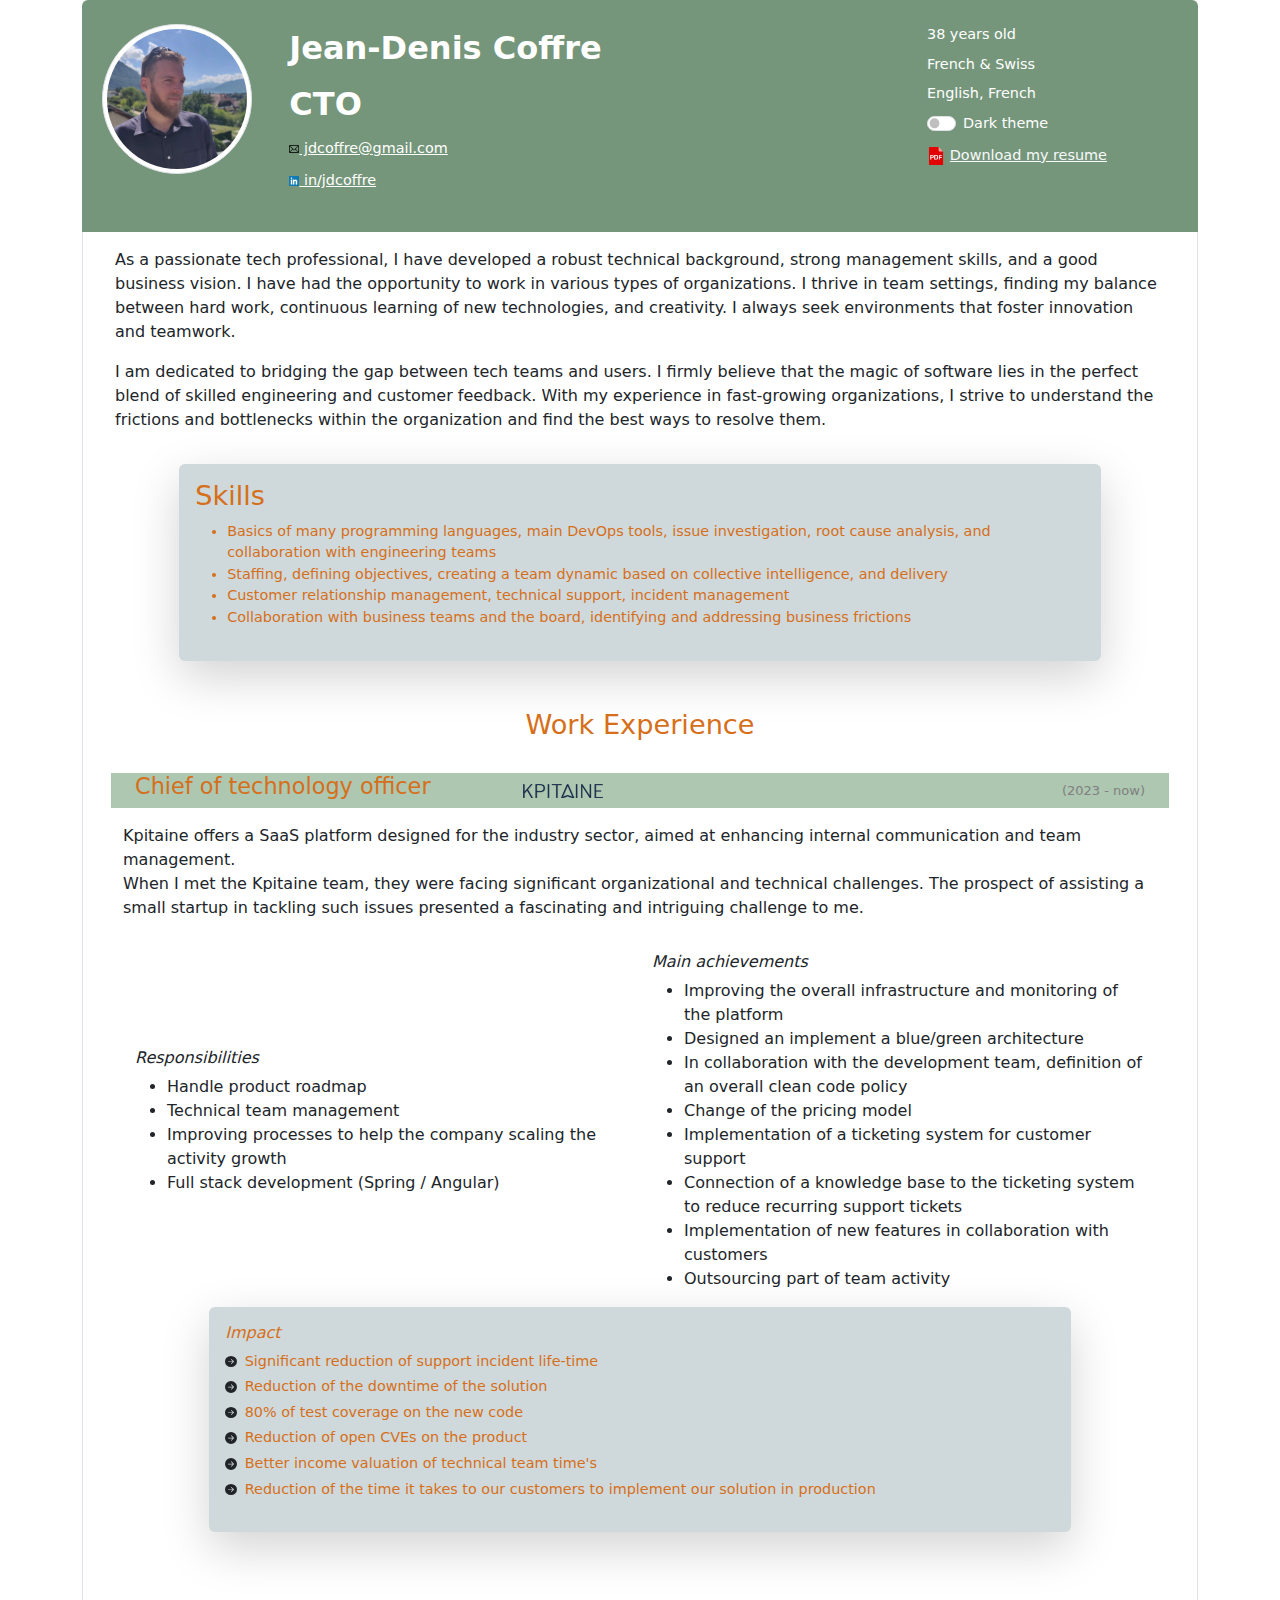
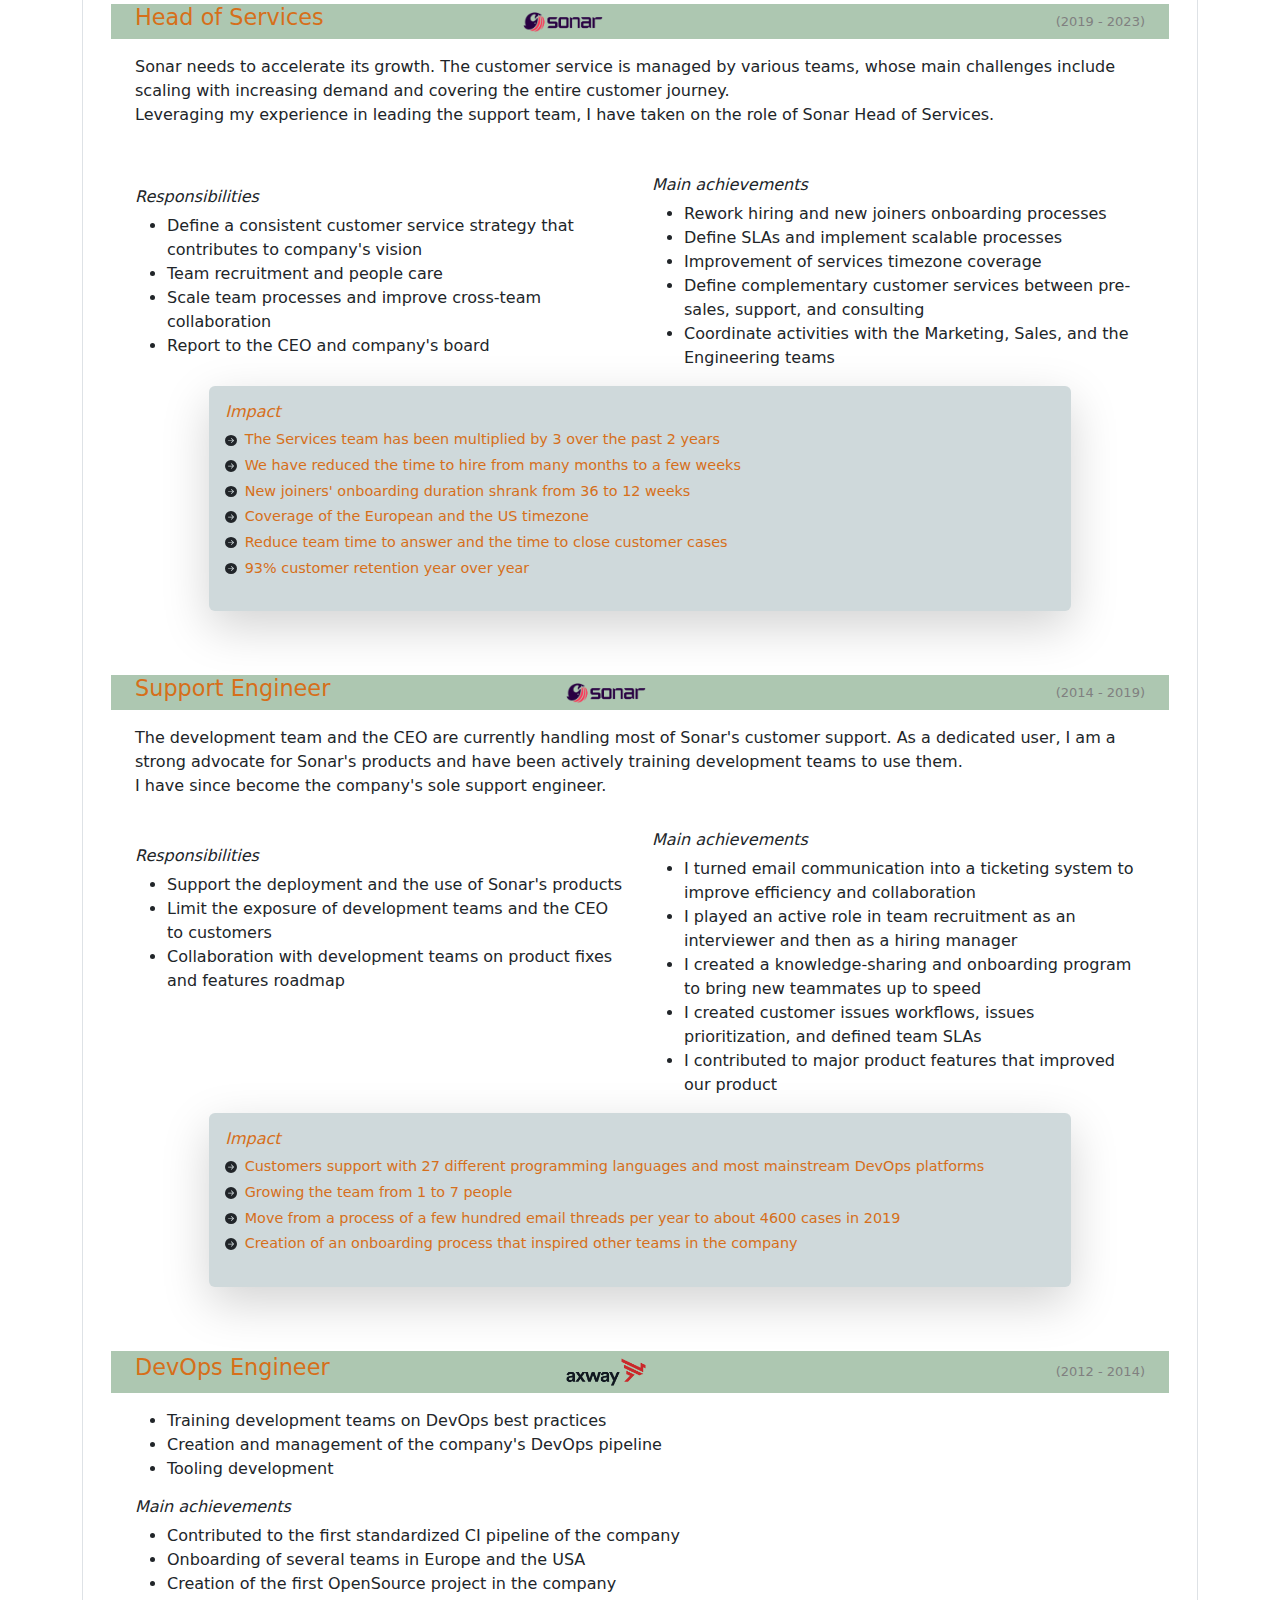
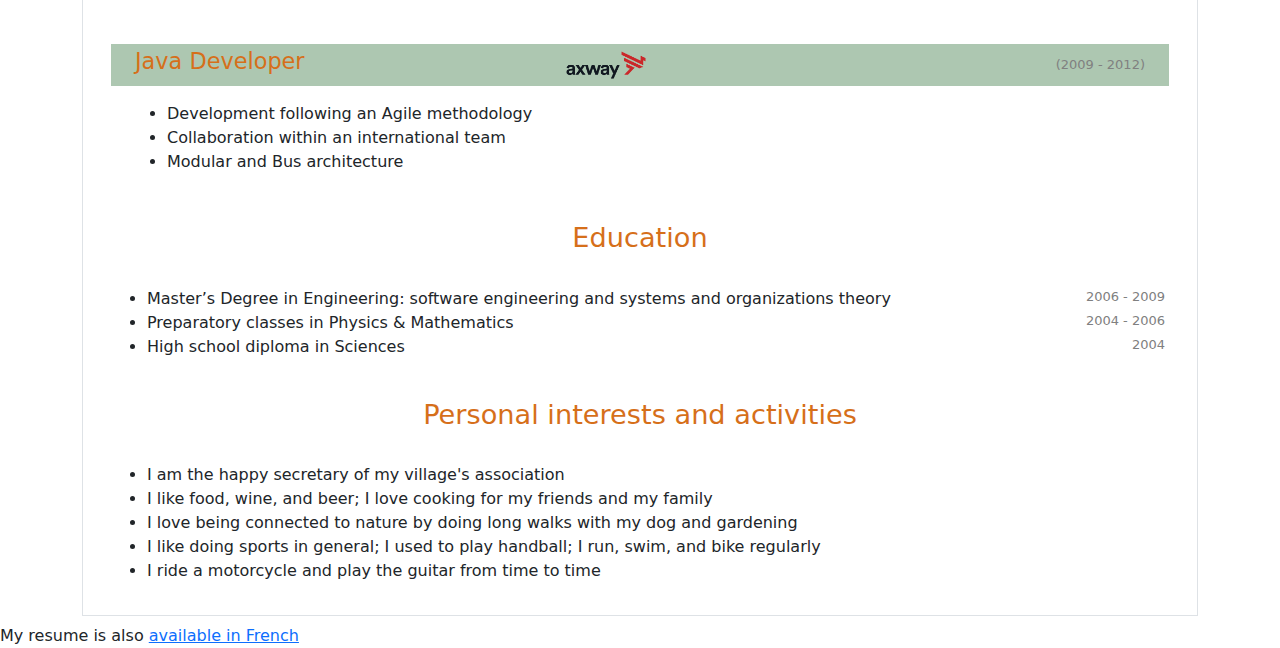
==== commit 2167016e: "Improve header on smartphones" ====
--- a/index.html
+++ b/index.html
@@ -16,18 +16,18 @@
             <!-- Contact informations -->
             <div id="header" class="container">
                 <div id="contact-info" class="row p-2 rounded-top">
-                    <div class="col-2 position-relative">
-                        <img src="assets/img/jd.jpeg" class="rounded-pill float-start img-thumbnail " width="150" alt="..."/>
+                    <div class="col-2 d-none d-sm-none d-md-none d-lg-block pt-3">
+                        <img src="assets/img/jd.jpeg" class="rounded-pill img-thumbnail" width="150" />
                     </div>
                     <div class="col-7 p-3">
                         <dl>
                             <dd style="font-size:2rem;"><b>Jean-Denis Coffre</b></dd>
                             <dd style="font-size:2rem;"><b>CTO</b></dd>
-                            <dd><a href="mailto:jdcoffre@gmail.com" class="jd-inverted" style="font-size:.9rem"><img src="assets/img/email.png" style="width:10px"/> jdcoffre@gmail.com</a>&emsp;
-                            <a href="http://fr.linkedin.com/in/jdcoffre/" class="jd-inverted" style="font-size:.9rem"><img src="assets/img/linkedin.png" style="width:10px"/> in/jdcoffre</a></dd>
+                            <dd><a href="mailto:jdcoffre@gmail.com" class="jd-inverted" style="font-size:.9rem"><img src="assets/img/email.png" style="width:10px"/> jdcoffre@gmail.com</a></dd>
+                            <dd><a href="http://fr.linkedin.com/in/jdcoffre/" class="jd-inverted" style="font-size:.9rem"><img src="assets/img/linkedin.png" style="width:10px"/> in/jdcoffre</a></dd>
                         </dl>
                     </div>
-                    <div class="col-3 p-3" style="font-size:.9rem">
+                    <div class="col-3 pt-3 d-none d-sm-block" style="font-size:.9rem">
                         <dl>
                             <dd>38 years old</dd>
                             <dd>French & Swiss</dd>
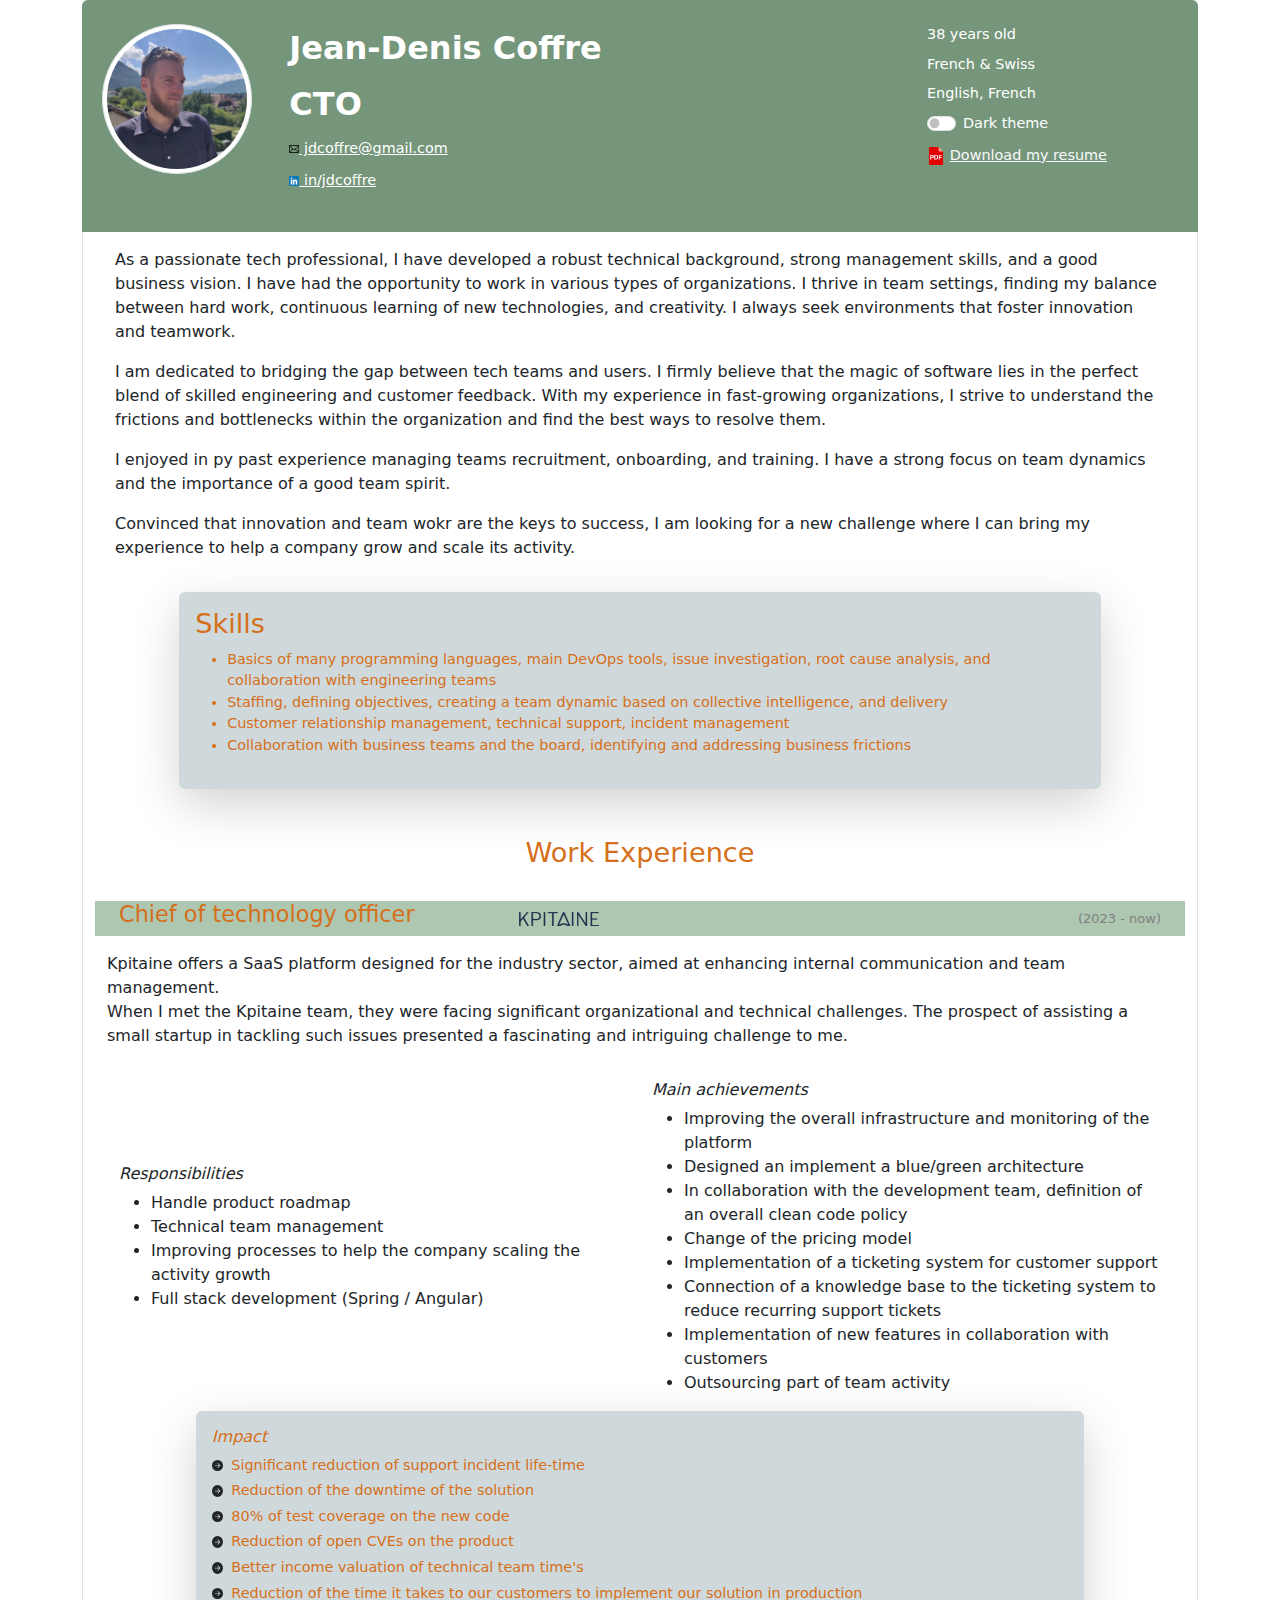
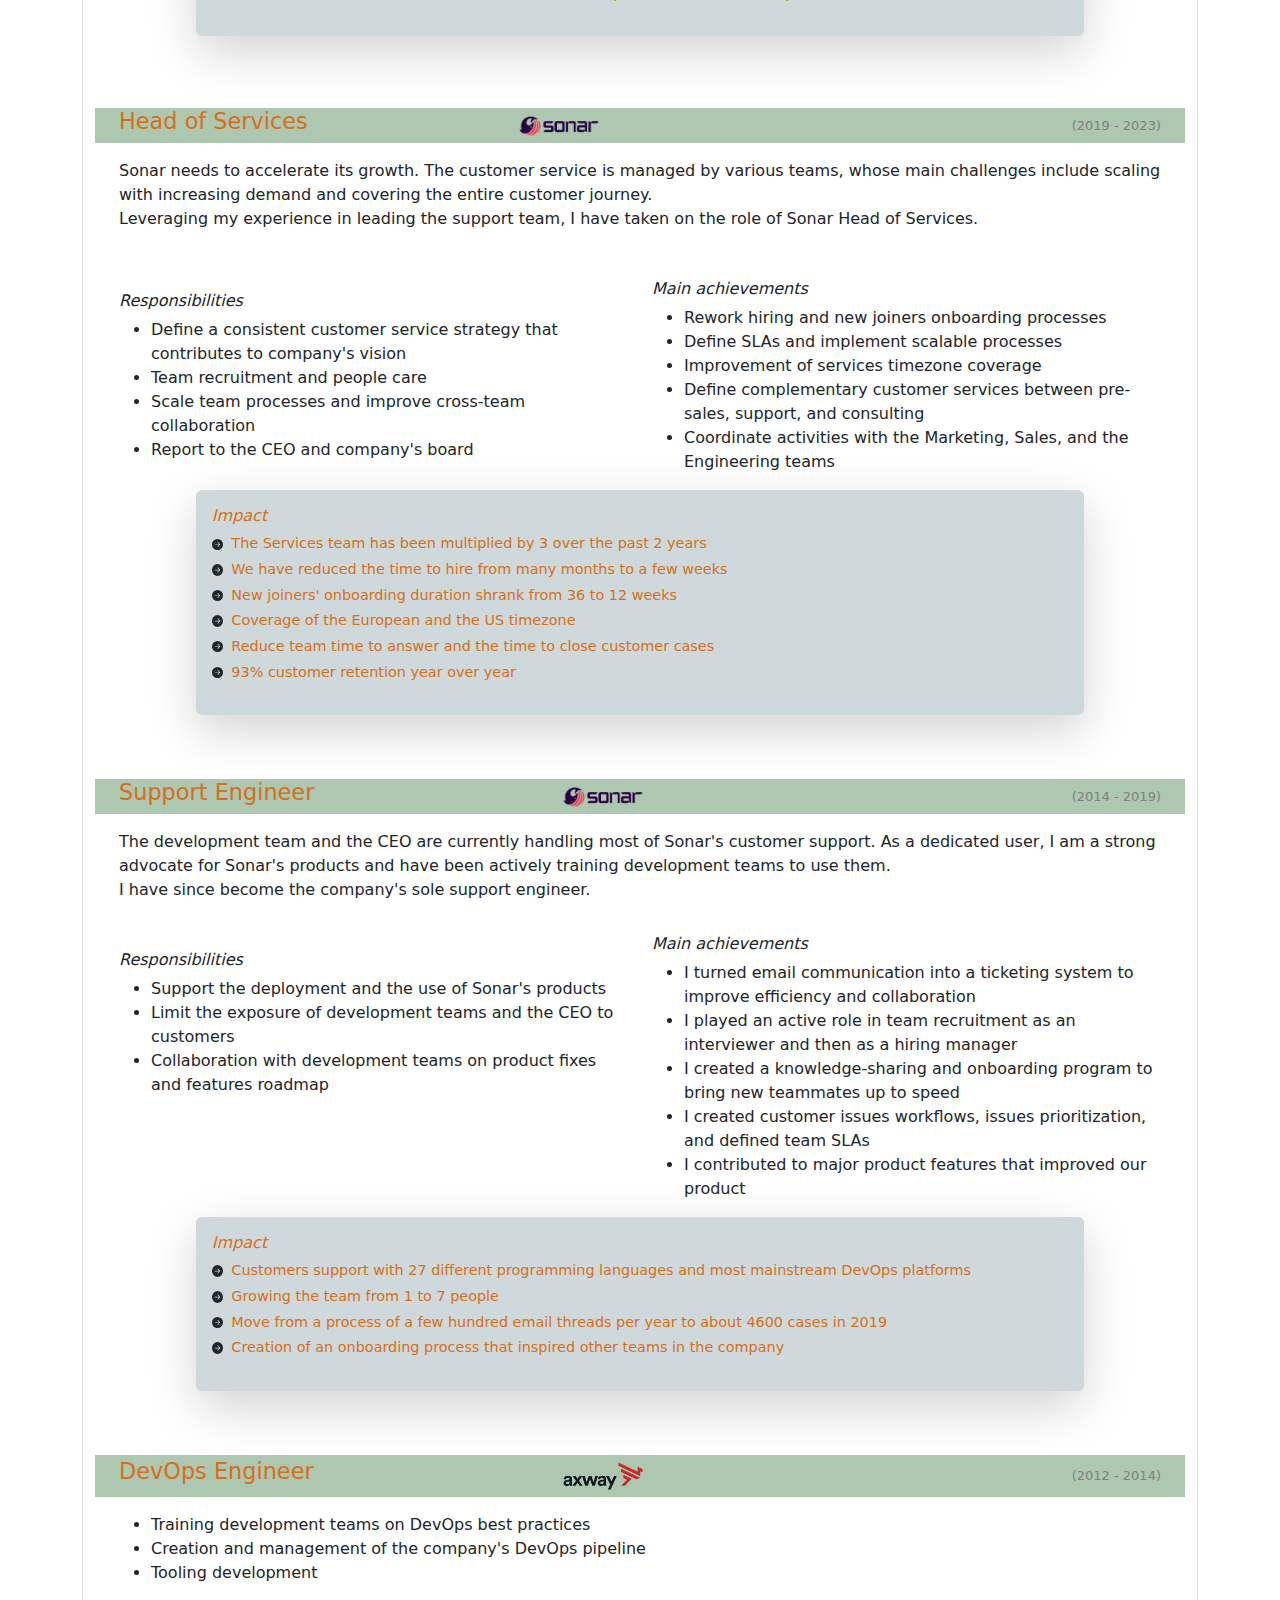
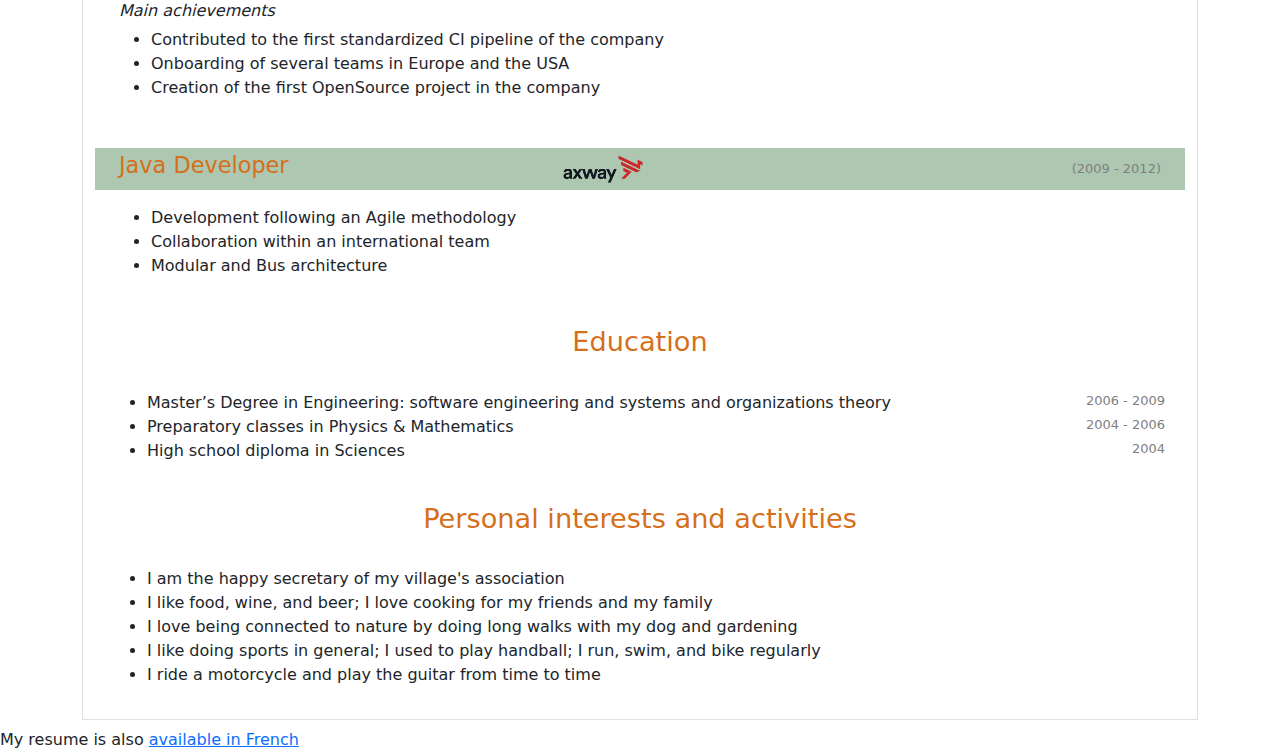
==== commit 5d091d15: "Improve presentation paragraph and update PDF exports" ====
--- a/index.html
+++ b/index.html
@@ -59,6 +59,12 @@
                         I am dedicated to bridging the gap between tech teams and users. I firmly believe that the magic of software lies in the perfect blend of skilled engineering and customer feedback.
                         With my experience in fast-growing organizations, I strive to understand the frictions and bottlenecks within the organization and find the best ways to resolve them.
                     </p>
+                    <p>
+                        I enjoyed in py past experience managing teams recruitment, onboarding, and training. I have a strong focus on team dynamics and the importance of a good team spirit.
+                    </p>
+                    <p>
+                        Convinced that innovation and team wokr are the keys to success, I am looking for a new challenge where I can bring my experience to help a company grow and scale its activity.
+                    </p>
                     </div>
                 </div>
 
@@ -77,7 +83,7 @@
                 <div class="print-page-break"></div>
 
                 <!-- Past Experiences -->
-                <div class="row px-3">
+                <div class="row">
                     <div class="col-md">
                         <div class="row p-2 text-center">
                             <h1>Work Experience</h1>
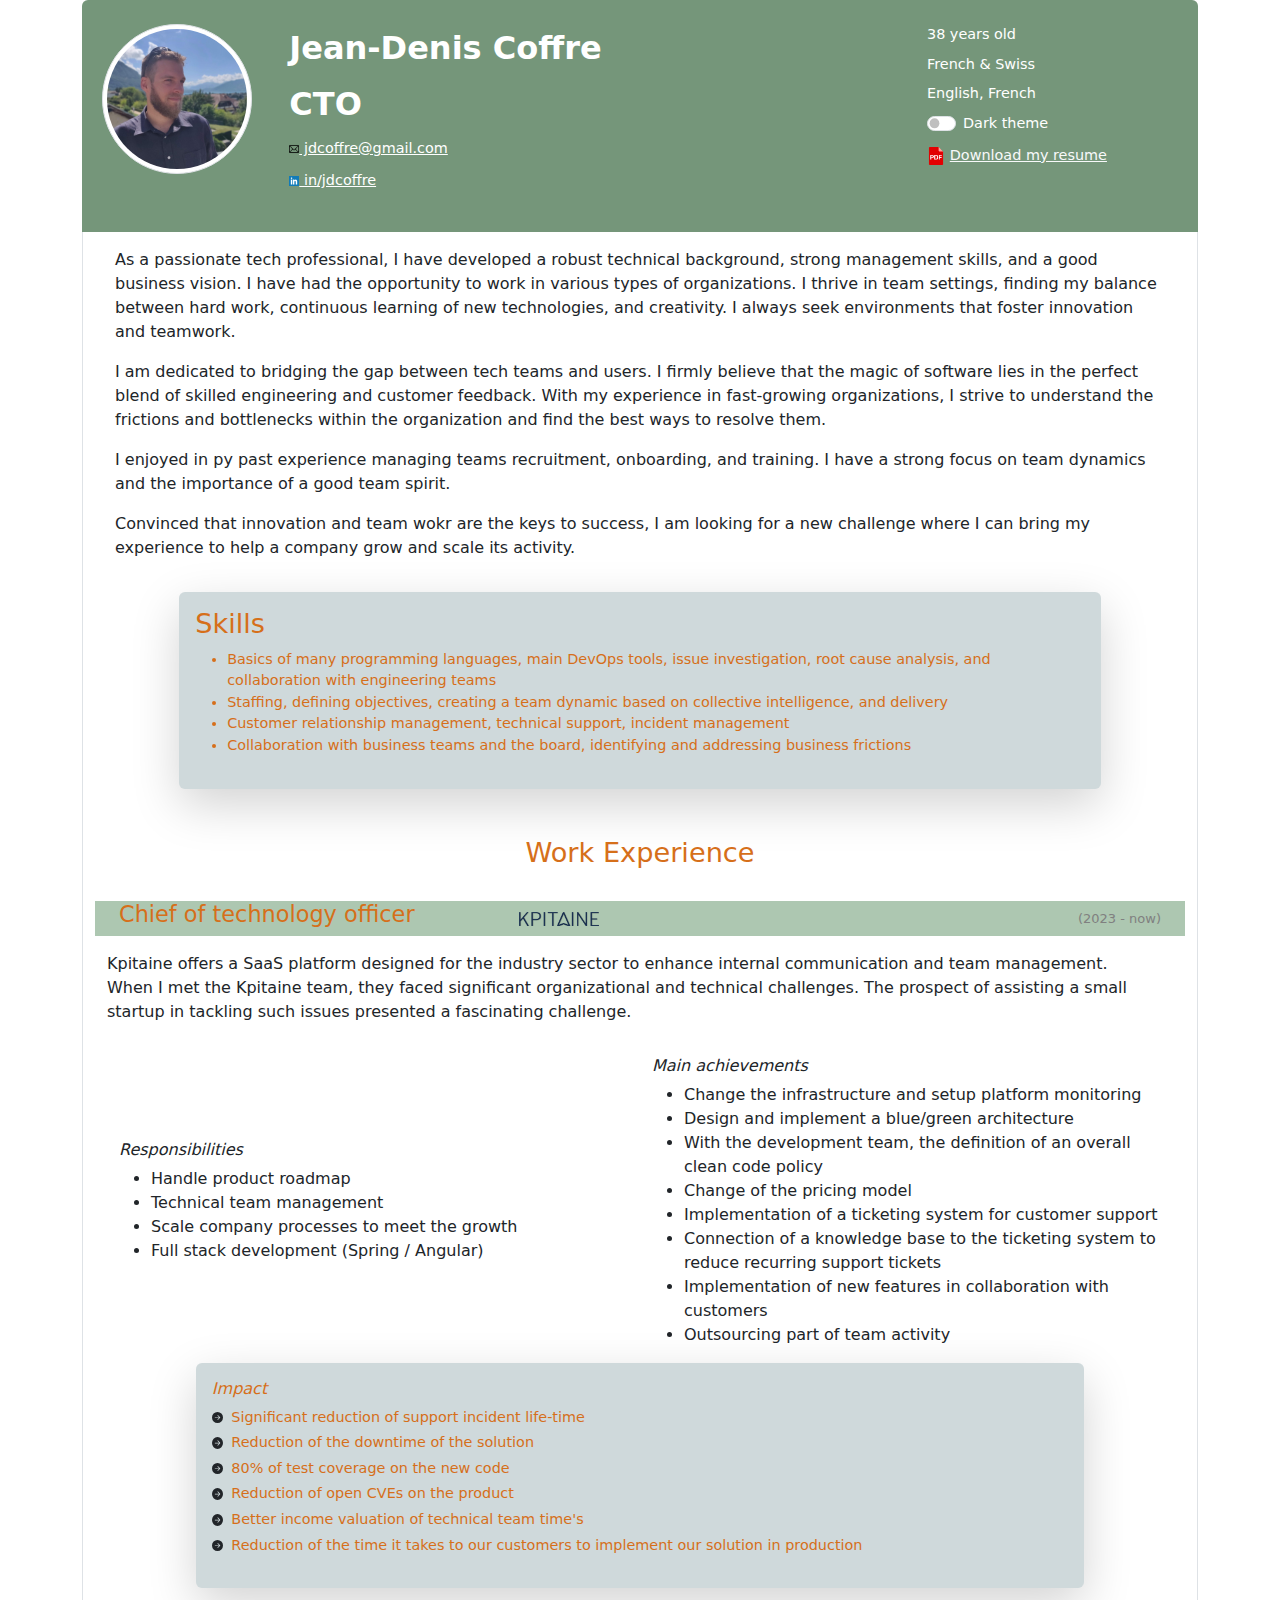
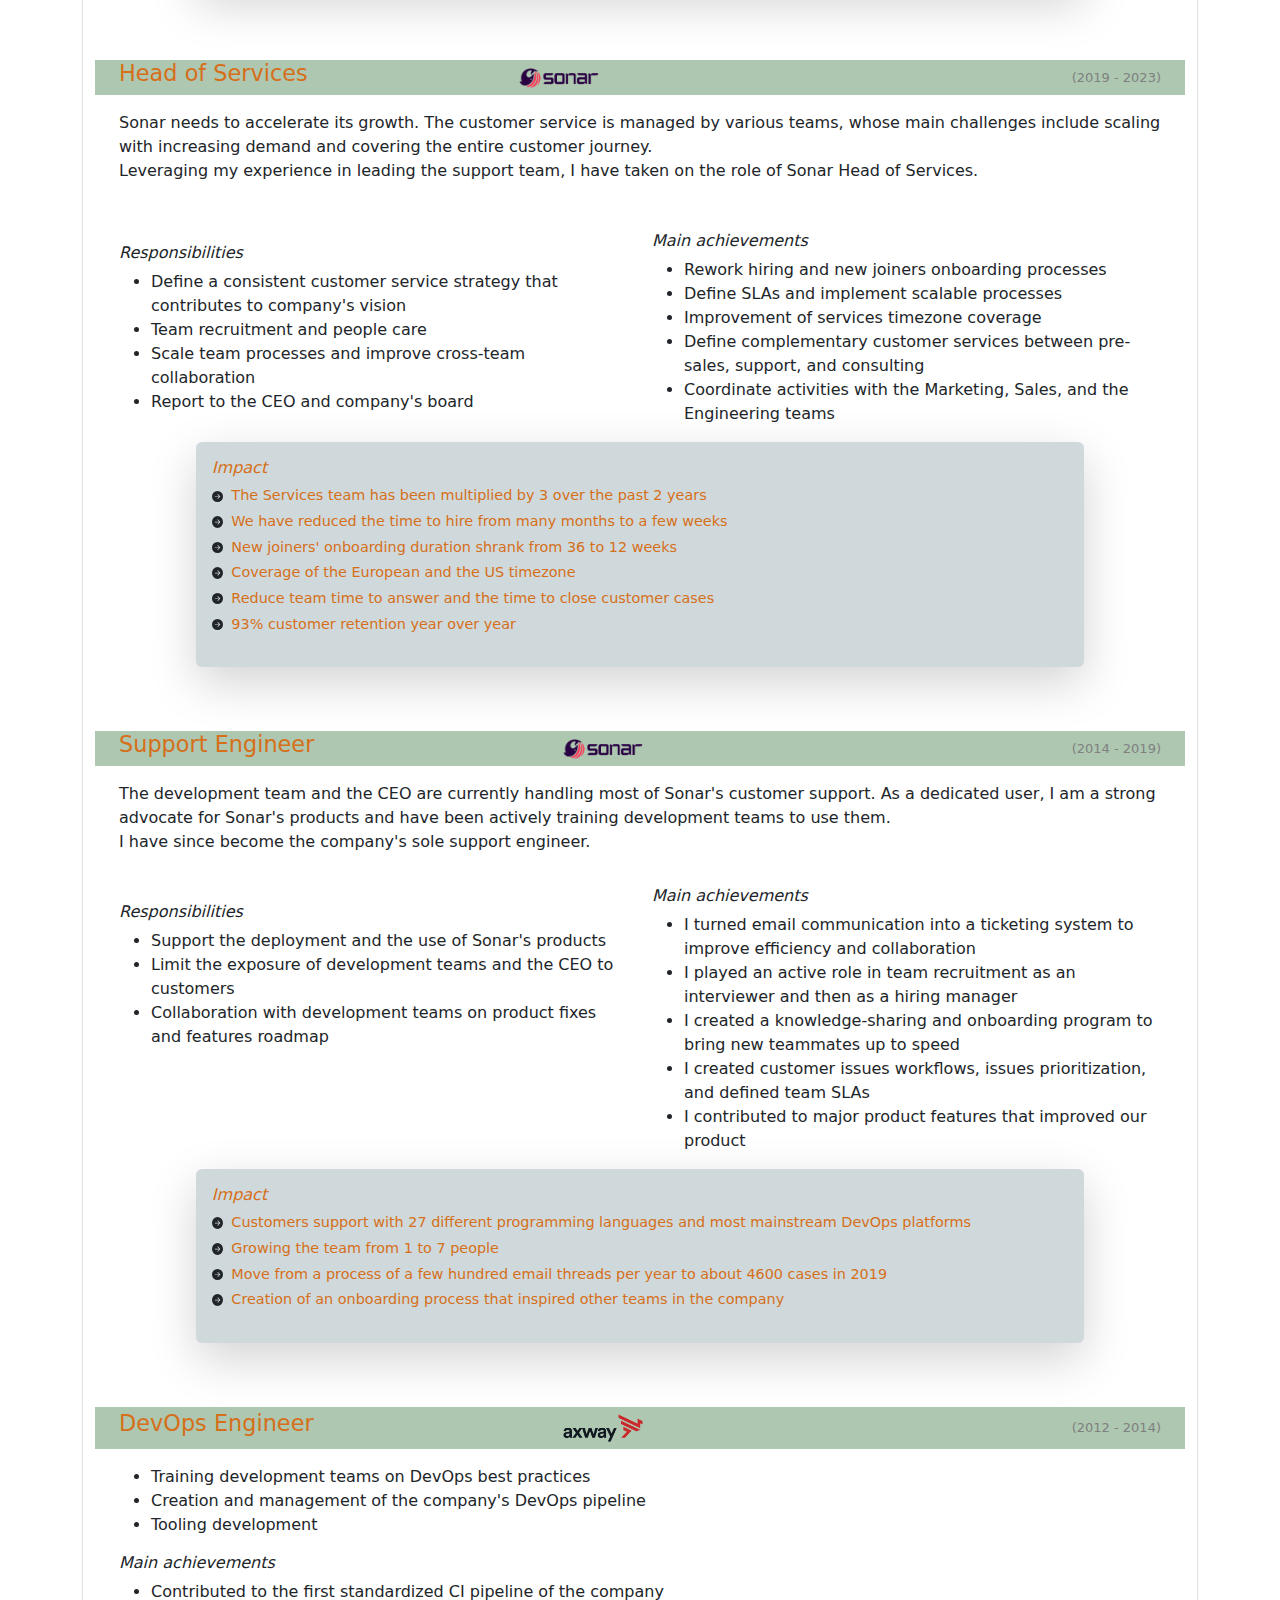
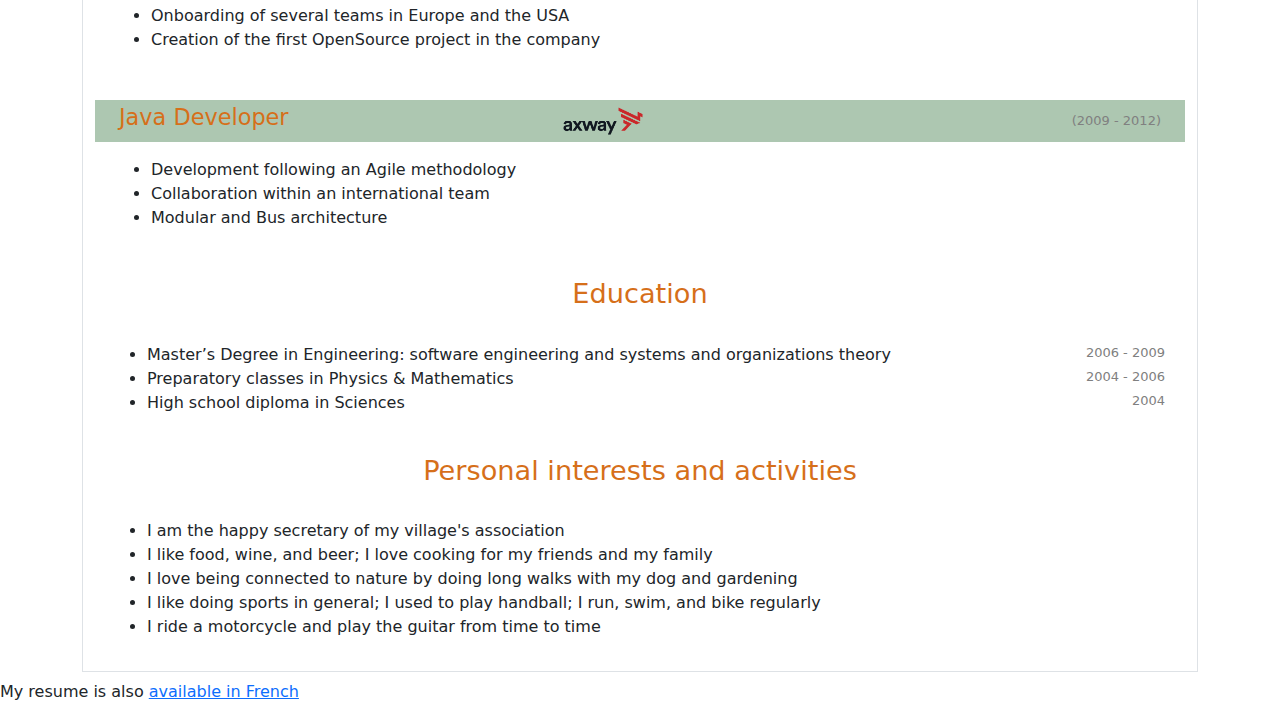
==== commit 91c527ca: "Improve the wording" ====
--- a/index.html
+++ b/index.html
@@ -95,8 +95,8 @@
                                 <div class="col-md-3 text-end jd-date">(2023 - now)</div>
                             </div>
                             <div class="row py-3">
-                                Kpitaine offers a SaaS platform designed for the industry sector, aimed at enhancing internal communication and team management.<br/>
-                                When I met the Kpitaine team, they were facing significant organizational and technical challenges. The prospect of assisting a small startup in tackling such issues presented a fascinating and intriguing challenge to me.
+                                Kpitaine offers a SaaS platform designed for the industry sector to enhance internal communication and team management.<br/>
+                                When I met the Kpitaine team, they faced significant organizational and technical challenges. The prospect of assisting a small startup in tackling such issues presented a fascinating challenge.
                             </div>
                             <div class="row align-items-center">
                             <div class="col-md">
@@ -105,7 +105,7 @@
                                 <ul>
                                     <li>Handle product roadmap</li>
                                     <li>Technical team management</li>
-                                    <li>Improving processes to help the company scaling the activity growth</li>
+                                    <li>Scale company processes to meet the growth</li>
                                     <li>Full stack development (Spring / Angular)</li>
                                 </ul>
                                 <p>
@@ -114,9 +114,9 @@
                                 <p>
                                 <h3>Main achievements</h3>
                                 <ul>
-                                    <li>Improving the overall infrastructure and monitoring of the platform</li>
-                                    <li>Designed an implement a blue/green architecture</li>
-                                    <li>In collaboration with the development team, definition of an overall clean code policy</li>
+                                    <li>Change the infrastructure and setup platform  monitoring</li>
+                                    <li>Design and implement a blue/green architecture</li>
+                                    <li>With the development team, the definition of an overall clean code policy</li>
                                     <li>Change of the pricing model</li>
                                     <li>Implementation of a ticketing system for customer support</li>
                                     <li>Connection of a knowledge base to the ticketing system to reduce recurring support tickets</li>
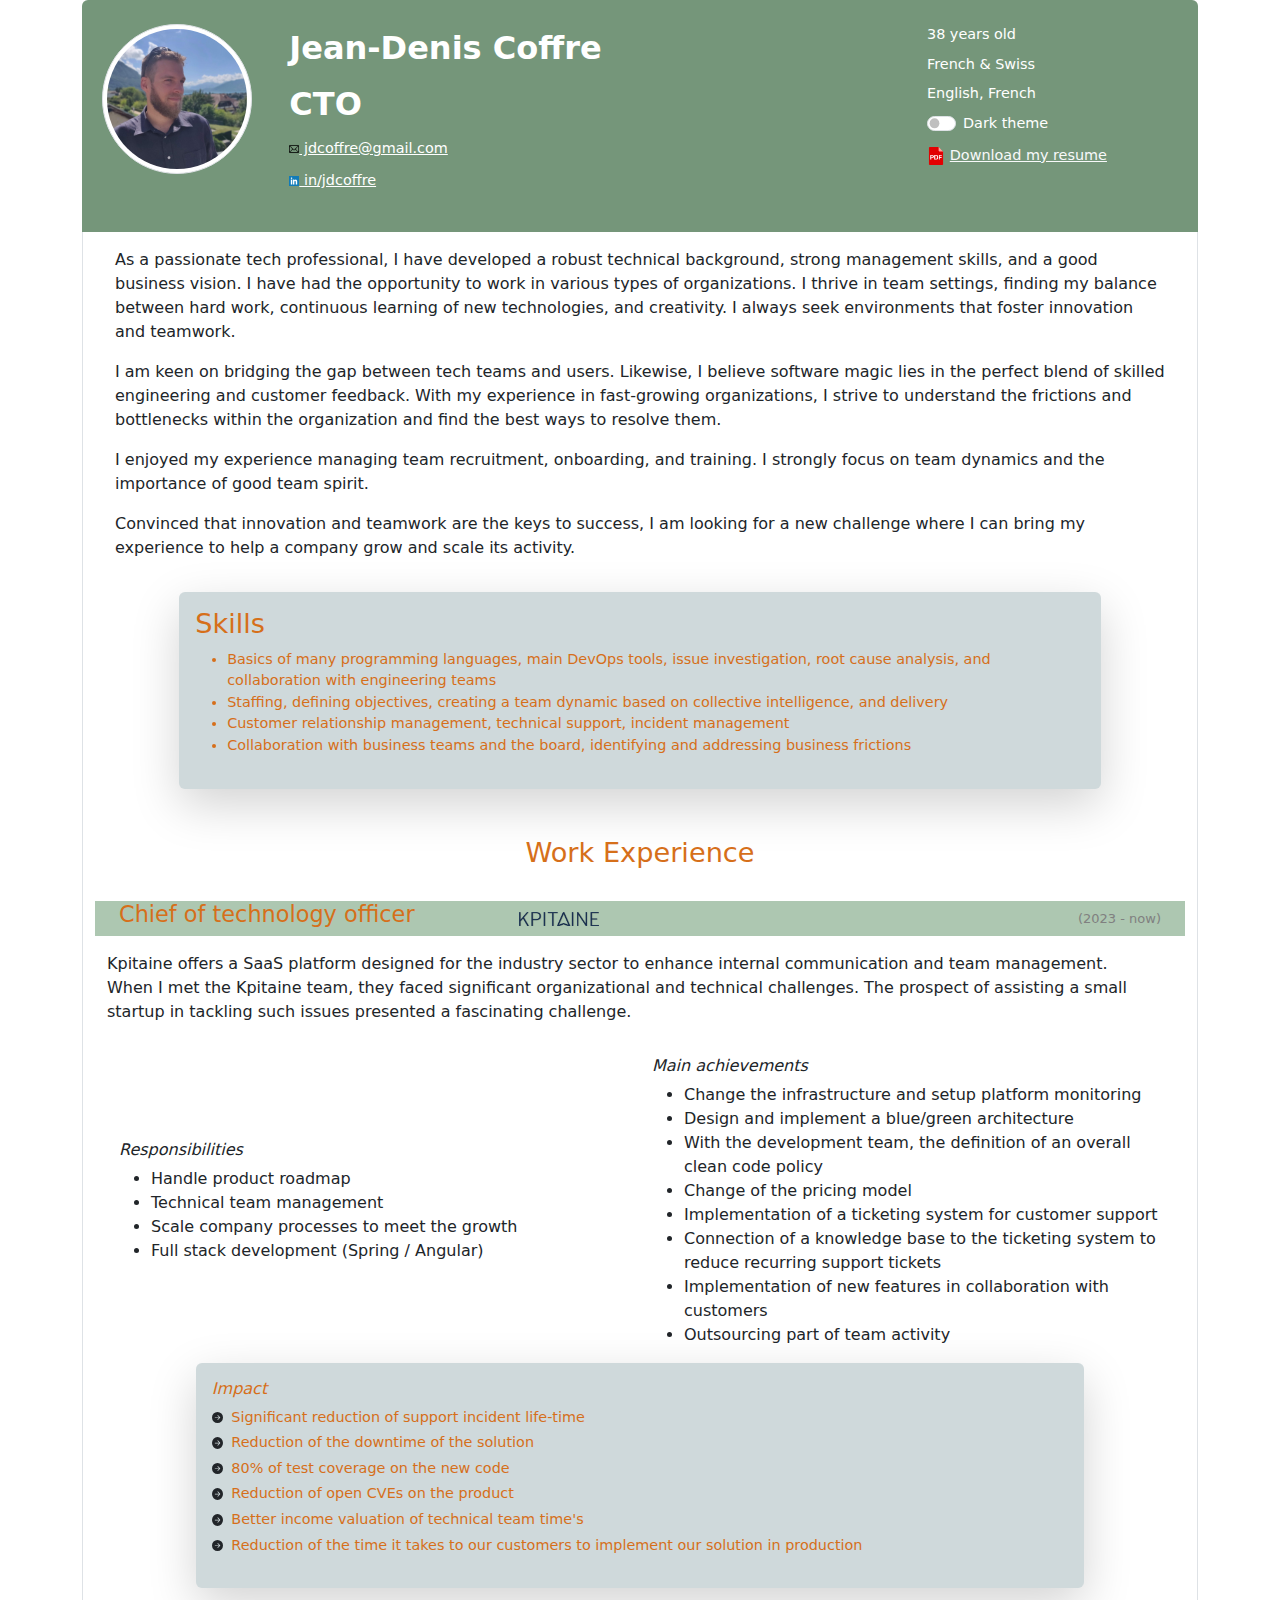
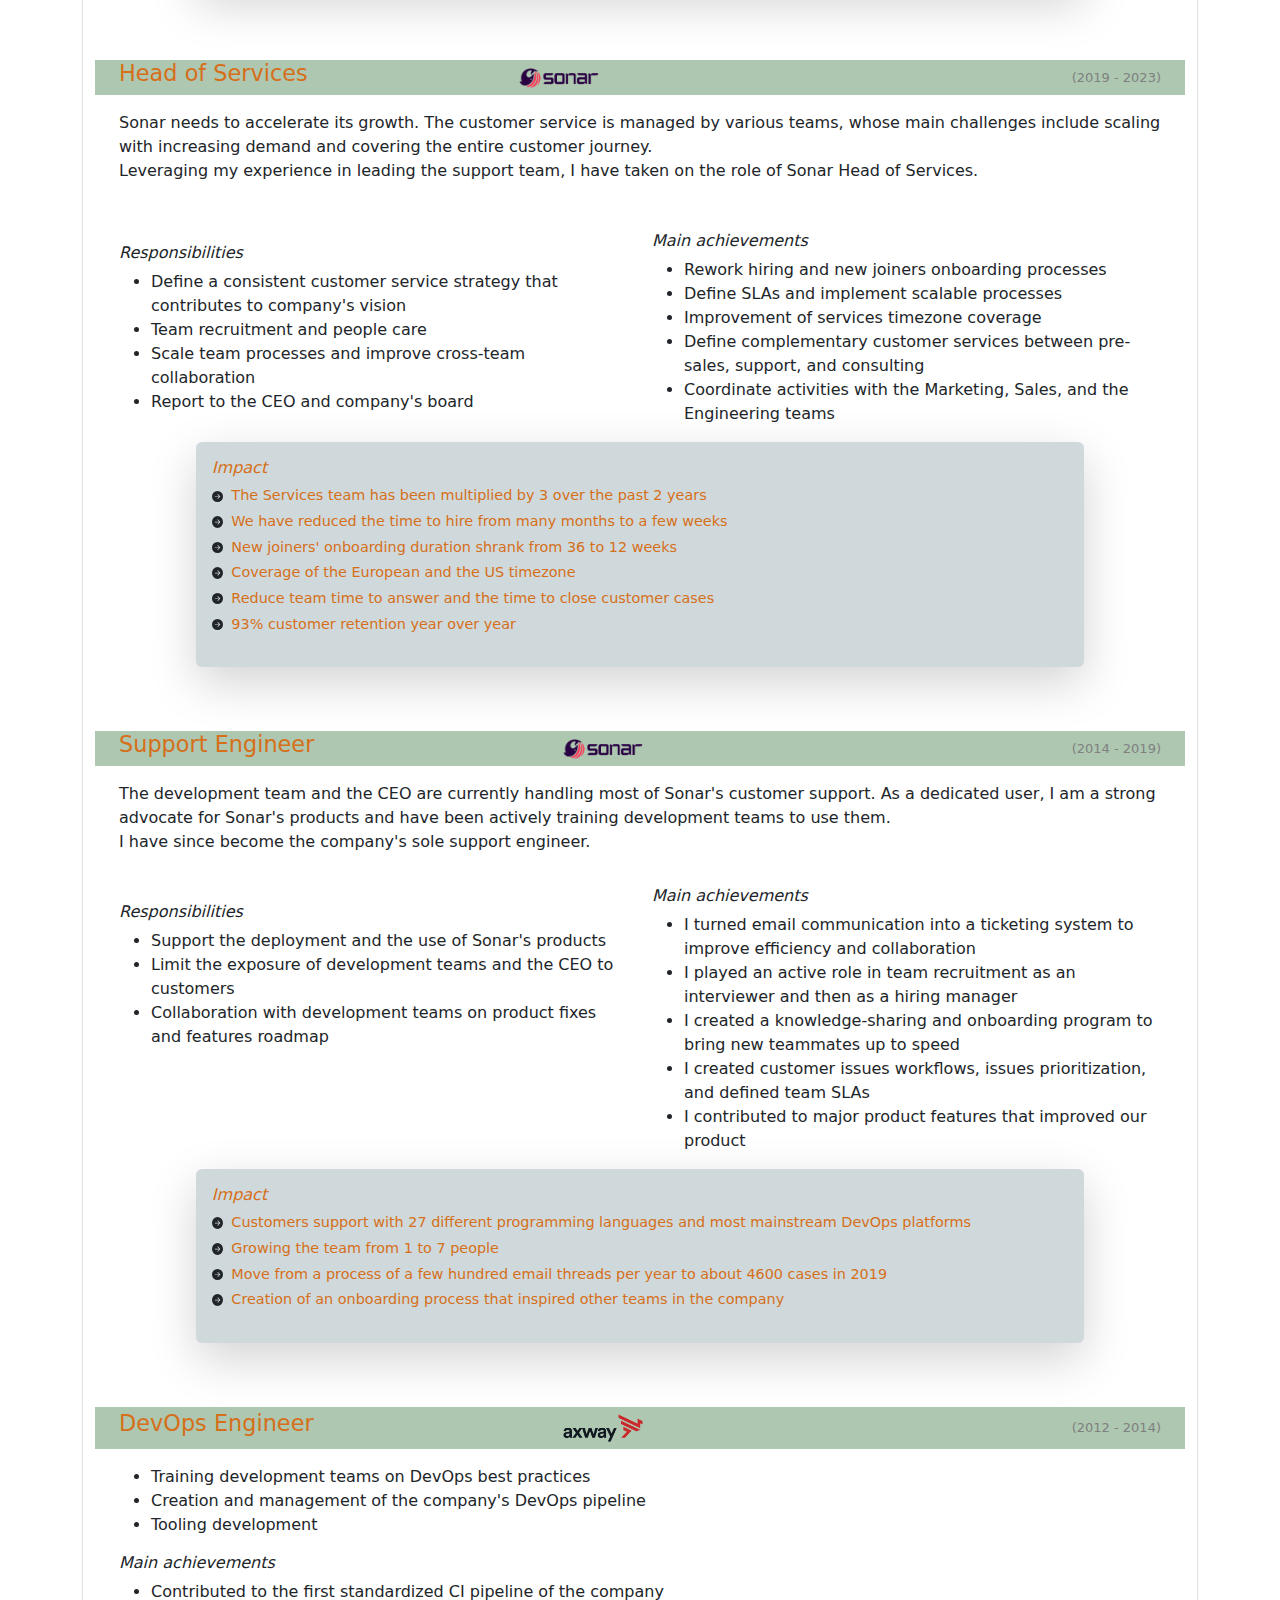
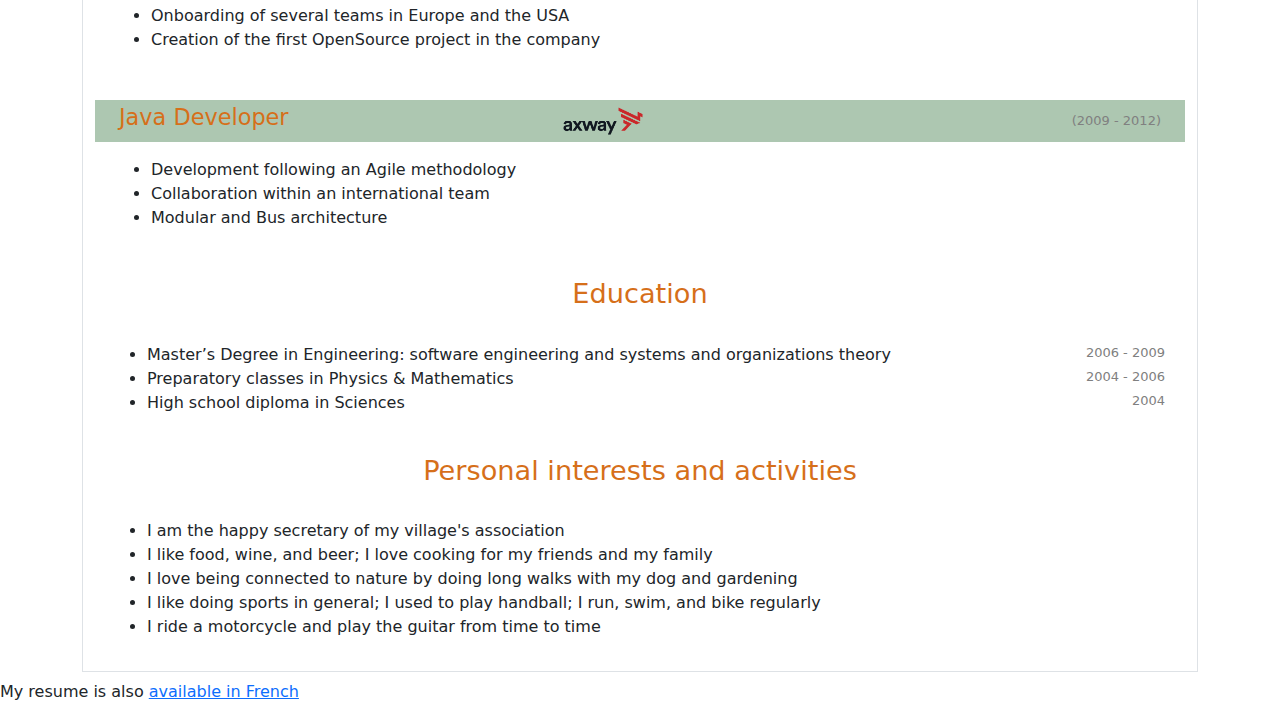
==== commit 79110ff6: "Make introduction paragraph more fluent" ====
--- a/index.html
+++ b/index.html
@@ -51,19 +51,20 @@
                 <div class="row align-items-center p-3">
                     <div class="col-md">
                     <p class="text-break">
-                        As a passionate tech professional, I have developed a robust technical background, strong management skills, and a good business vision.
-                        I have had the opportunity to work in various types of organizations. I thrive in team settings, finding my balance between hard work, continuous learning of new technologies, and creativity.
+                        As a passionate tech professional, I have developed a robust technical background, strong management skills, and a good business vision. 
+                        I have had the opportunity to work in various types of organizations. 
+                        I thrive in team settings, finding my balance between hard work, continuous learning of new technologies, and creativity. 
                         I always seek environments that foster innovation and teamwork.
                     </p>
                     <p class="text-break">
-                        I am dedicated to bridging the gap between tech teams and users. I firmly believe that the magic of software lies in the perfect blend of skilled engineering and customer feedback.
+                        I am keen on bridging the gap between tech teams and users. Likewise, I believe software magic lies in the perfect blend of skilled engineering and customer feedback. 
                         With my experience in fast-growing organizations, I strive to understand the frictions and bottlenecks within the organization and find the best ways to resolve them.
                     </p>
                     <p>
-                        I enjoyed in py past experience managing teams recruitment, onboarding, and training. I have a strong focus on team dynamics and the importance of a good team spirit.
+                        I enjoyed my experience managing team recruitment, onboarding, and training. I strongly focus on team dynamics and the importance of good team spirit.
                     </p>
                     <p>
-                        Convinced that innovation and team wokr are the keys to success, I am looking for a new challenge where I can bring my experience to help a company grow and scale its activity.
+                        Convinced that innovation and teamwork are the keys to success, I am looking for a new challenge where I can bring my experience to help a company grow and scale its activity.
                     </p>
                     </div>
                 </div>
